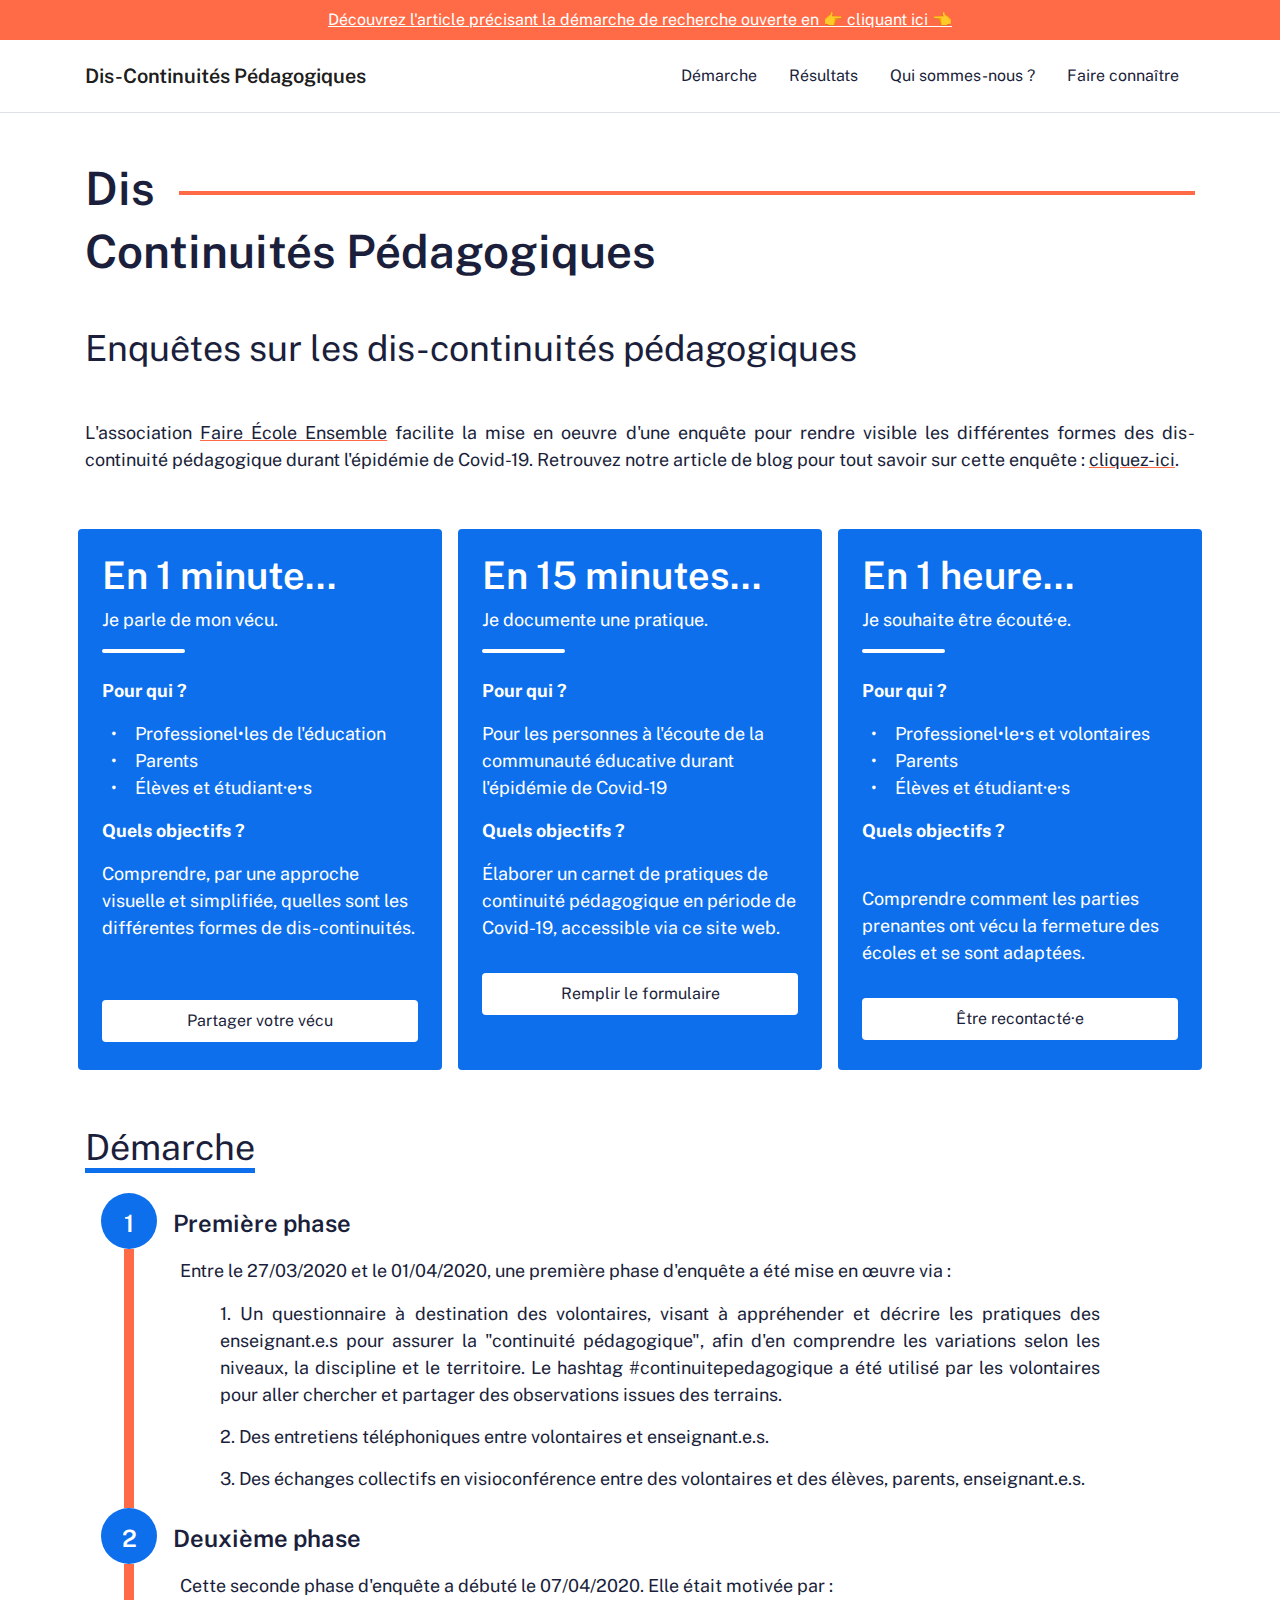
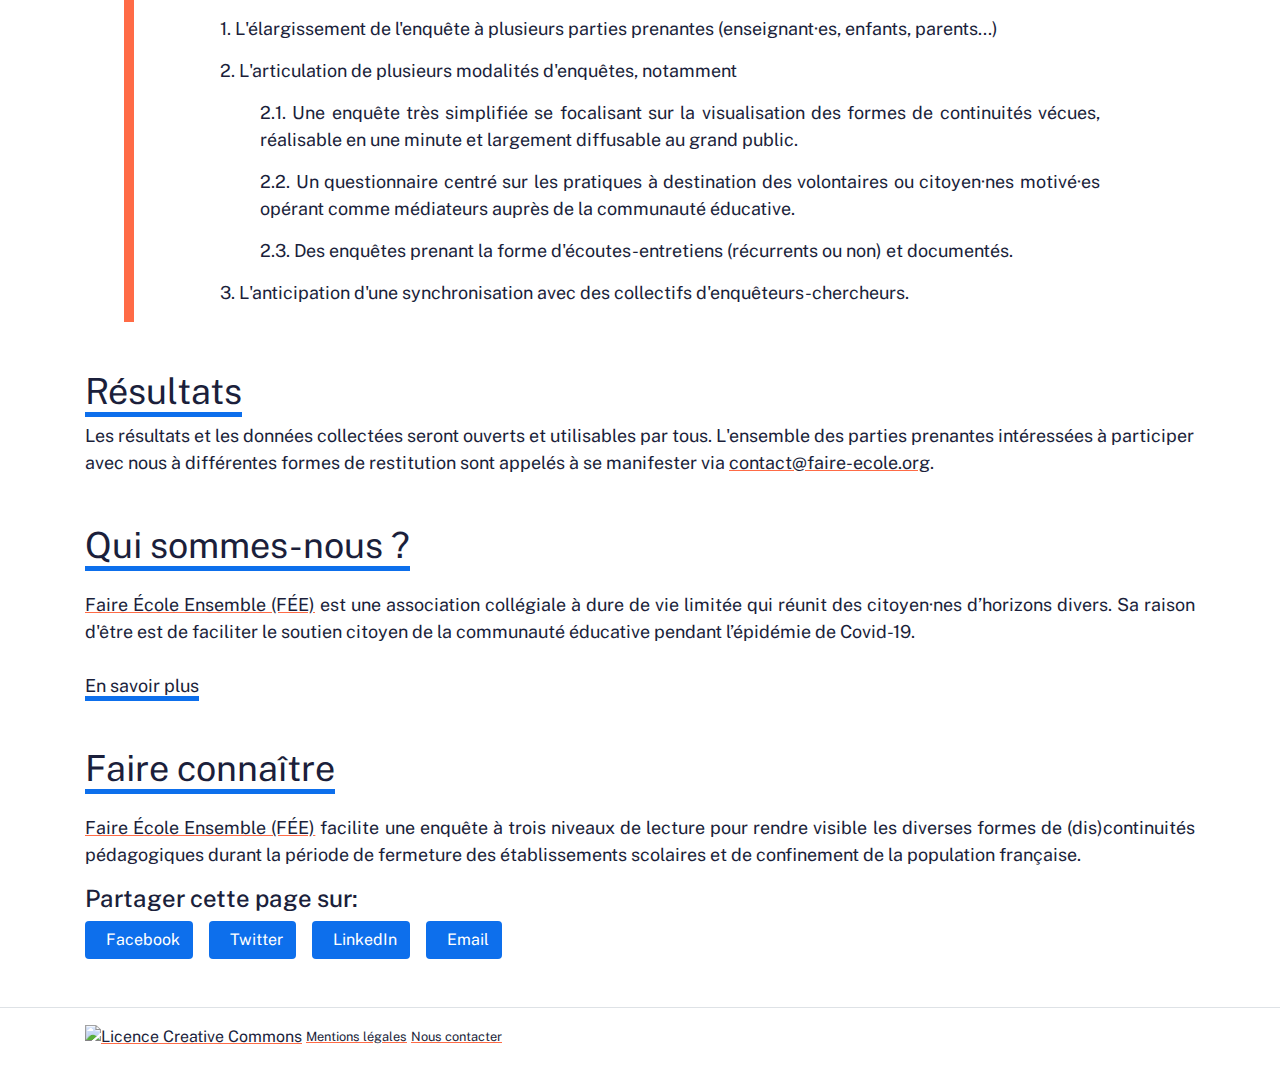
==== index.html @ 94aba9af "Update index.html" ====
<!doctype html>
<html lang="fr">
  <head>
    <meta charset="utf-8">
    <meta name="viewport" content="width=device-width, initial-scale=1, shrink-to-fit=no">
    <meta name="description" content="L'association Faire École Ensemble soutient des enquêtes pour comprendre et rendre visible les diverses formes de (dis)continuité pédagogique durant l'épidémie de Covid-19">
    <link rel="shortcut icon" type="image/png" href="assets/img/favicon.svg"/>
    <title>Dis-continuités Pédagogiques</title>

    <!-- OG META -->
    <meta property="og:type" content="website"/>
    <meta property="og:title" content="Discontinuité Pédagogique.org"/>
    <meta property="og:description" content="L'association Faire École Ensemble soutient des enquêtes pour comprendre et rendre visible les diverses formes de (dis)continuité pédagogique durant l'épidémie de Covid-19"/>
    <meta property="og:image" content="https://www.discontinuitepedagogique.org/assets/img/og-image.png"/>
    <meta property="og:image:width" content="1200"/>
    <meta property="og:image:height" content="630"/>
    <meta property="og:image:alt" content="Faire École Ensemble (FÉE) facilite le soutien citoyen de la communauté éducative pendant l’épidémie de COVID-19""/>
    <meta property="og:url" content="https://www.discontinuitepedagogique.org"/>
    <!-- Bootstrap core CSS -->
    <link rel="stylesheet" href="https://maxcdn.bootstrapcdn.com/bootstrap/4.0.0/css/bootstrap.min.css" integrity="sha384-Gn5384xqQ1aoWXA+058RXPxPg6fy4IWvTNh0E263XmFcJlSAwiGgFAW/dAiS6JXm" crossorigin="anonymous">
    <script src="https://kit.fontawesome.com/4accd42ac8.js" crossorigin="anonymous"></script>

    <!-- Custom CSS  -->
    <link rel="stylesheet" type="text/css" href="assets/fonts/font.css">
    <link rel="stylesheet" type="text/css" href="custom.css">

    <!-- SEO -->
    <meta name="description" content="Faire École Ensemble (FÉE) facilite le soutien citoyen de la communauté éducative pendant l’épidémie de COVID-19"">
    <meta name="viewport" content="width=device-width, initial-scale=1">
    <meta http-equiv="Content-Type" content="text/html" charset="utf-8">

    <!-- Fathom - simple website analytics - https://github.com/usefathom/fathom -->
    <script>
      (function(f, a, t, h, o, m){
	  a[h]=a[h]||function(){
	      (a[h].q=a[h].q||[]).push(arguments)
	  };
	  o=f.createElement('script'),
	  m=f.getElementsByTagName('script')[0];
	  o.async=1; o.src=t; o.id='fathom-script';
	  m.parentNode.insertBefore(o,m)
      })(document, window, '//stats.continuitepedagogique.org/tracker.js', 'fathom');
      fathom('set', 'siteId', 'XTHGB');
      fathom('trackPageview');
    </script>
    <!-- / Fathom -->

  </head>

  <!--Start of Tawk.to Script-->
  <script type="text/javascript">
    var Tawk_API=Tawk_API||{}, Tawk_LoadStart=new Date();
    (function(){
	var s1=document.createElement("script"),s0=document.getElementsByTagName("script")[0];
	s1.async=true;
	s1.src='https://embed.tawk.to/5e707c7a8d24fc226588033b/default';
	s1.charset='UTF-8';
	s1.setAttribute('crossorigin','*');
	s0.parentNode.insertBefore(s1,s0);
    })();
  </script>
  <!--End of Tawk.to Script-->
  
  <body class="h-100">
    <!-- alert -->
    <a href="https://medium.com/continuit%C3%A9-p%C3%A9dagogique/une-recherche-ouverte-et-citoyen-ne-pour-t%C3%A9moigner-des-r%C3%A9alit%C3%A9s-de-la-continuit%C3%A9-p%C3%A9dagogique-6f49997f232b" class="bg-orange px-3 py-2 text-center text-white d-block">Découvrez l'article précisant la démarche de recherche ouverte en 👉 cliquant ici 👈</a>
    <!-- Navbar -->
    <nav class="navbar navbar-light bg-white border-bottom justify-content-between">
      <div class="container py-2">
        <a class="navbar-brand" href="https://discontinuitepedagogique.org/">Dis-Continuités Pédagogiques</a>
        <ul class="nav nav-pills justify-content-end">
	  <li class="nav-item">
            <a class="nav-link" href="#demarche">Démarche</a>
          </li>
          <li class="nav-item">
            <a class="nav-link" href="#resultats">Résultats</a>
          </li>
	  <li class="nav-item">
            <a class="nav-link" href="#qui-sommes-nous">Qui sommes-nous ?</a>	
          </li>
	   <li class="nav-item">
            <a class="nav-link" href="#faire-connaitre">Faire connaître</a>
          </li>	
        </ul>
      </div>
    </nav>
	
    <main role="bg-white">
      <section>
        <div class="container mt-5">
          <div class="d-flex">
            <h1 class="home-message title flex-shrink">Dis</h1>
            <hr class="hr-title flex-grow-1 ml-4 align-self-center w-100 text-left">
          </div>
          <h1 class="home-message title">Continuités Pédagogiques</h1>
          <h2 class="title mt-5 font-weight-normal" style="font-size: 36px;">Enquêtes sur les dis-continuités pédagogiques</h2>
          <p class="mt-5 text-justify">
	   L'association <a href="http://wiki.faire-ecole.org/wiki/Association_Faire_…" target="_blank">Faire École Ensemble</a> facilite la mise en oeuvre d'une enquête pour rendre visible les différentes formes des dis-continuité pédagogique durant l'épidémie de Covid-19. Retrouvez notre article de blog pour tout savoir sur cette enquête : <a href="https://link.medium.com/mjTMPCcxJ5" target="_blank">cliquez-ici</a>.
          </p>
        </div>
      </section>
      <section id="forms" class="container mt-5">
        <div class="row text-white">
          <!-- col -->
          <div class="col-lg p-4 m-2 rounded bg-blue">
            <h2 class="title">En 1 minute...</h2>
            <p>Je parle de mon vécu.</p>
            <hr class="w-25 rounded" align="left" style="border:solid 2px white;">
            <p class="mt-4"><b>Pour qui ?</b></p>
            <ul>
              <li>Professionel•les de l'éducation</li>
              <li>Parents</li>
              <li>Élèves et étudiant·e•s</li>
            </ul>
            <p><b>Quels objectifs ?</b></p>
            <p style="margin-bottom: 35px;">Comprendre, par une approche visuelle et simplifiée, quelles sont les différentes formes de dis-continuités.</p>
            <a href="https://form-admin.typeform.com/to/Lo3y0X" target="_blank" class="btn bg-white p-2 shadow mt-4 align-self-end mb-1 w-100" >Partager votre vécu</a>
            
          </div><!-- end col -->
          <!-- col -->
          <div class="col-lg p-4 m-2 rounded bg-blue">
            <h2 class="title">En 15 minutes...</h2>
            <p>Je documente une pratique.</p>
            <hr class="w-25 rounded" align="left" style="border:solid 2px white;">
            <p class="mt-4"><b>Pour qui ?</b></p>
            <p class="font-weight-normal">Pour les personnes à l'écoute de la communauté éducative durant l'épidémie de Covid-19</p>
            <p><b>Quels objectifs ?</b></p>
            <p>Élaborer un carnet de pratiques de continuité pédagogique en période de Covid-19, accessible via ce site web.</p>
            <a href="https://framaforms.org/les-pratiques-de-la-dis-continuite-pedagogique-1586375048" target="_blank" class="btn bg-white p-2 shadow mt-3 mb-1 w-100 align-self-end">Remplir le formulaire</a>
          </div><!-- end col -->
          <!-- col -->
          <div class="col-lg p-4 m-2 rounded bg-blue">
            <h2 class="title">En 1 heure...</h2>
            <p>Je souhaite être écouté·e.</p>
            <hr class="w-25 rounded" align="left" style="border:solid 2px white;">
            <p class="mt-4"><b>Pour qui ?</b></p>
            <ul>
              <li>Professionel•le•s et volontaires</li>
              <li>Parents</li>
              <li>Élèves et étudiant·e·s</li>
            </ul>
            <p style="margin-bottom: 41px;"><b>Quels objectifs ?</b></p>
            <p>Comprendre comment les parties prenantes ont vécu la fermeture des écoles et se sont adaptées.</p>
            <a href="https://airtable.com/shrAU6o0o3KDZyaMl" target="_blank" class="btn bg-white p-2 shadow mt-3 mb-1 w-100 align-self-end">Être recontacté·e</a>
          </div><!-- end col -->
        </div>
      </section>
      <section class="container" id="demarche">
        <h2 class="title mt-5 font-weight-normal" style="font-size: 36px;"><span class="border-bottom-blue">Démarche</span></h2>
        <div class="d-flex flex-row ml-3 mt-4">
          <div class="bg-blue rounded-circle" style="width:3.5em;height:3.5em;">
          <h2 class="title text-center text-white pt-3">1</h2>
          </div>
          <h2 class="pt-3 ml-3">Première phase</h2>
        </div>
        
        <div class="row">
          <div class="col-1">
            <div class="hr-timeline float-right mr-3"></div>
          </div>
          <div class="col-10 mt-2 text-justify">
            <p>Entre le 27/03/2020 et le 01/04/2020, une première phase d'enquête a été mise en œuvre via :
              <ol class="base-font">
                <li>1. Un questionnaire à destination des volontaires, visant à appréhender et décrire les pratiques des enseignant.e.s pour assurer la "continuité pédagogique", afin d'en comprendre les variations selon les niveaux, la discipline et le territoire. Le hashtag #continuitepedagogique a été utilisé par les volontaires pour aller chercher et partager des observations issues des terrains.</li>
                <li>2. Des entretiens téléphoniques entre volontaires et enseignant.e.s.</li>
                <li>3. Des échanges collectifs en visioconférence entre des volontaires et des élèves, parents, enseignant.e.s.</li>
              </ol>
            </p>
          </div>
        </div>
        <div class="d-flex flex-row ml-3">
          <div class="bg-blue rounded-circle" style="width:3.5em;height:3.5em;">
          <h2 class="title text-center text-white pt-3">2</h2>
          </div>
          <h2 class="pt-3 ml-3">Deuxième phase</h2>
        </div>
        <div class="row">
          <div class="col-1">
            <div class="hr-timeline float-right mr-3"></div>
          </div>
          <div class="col-10 mt-2 text-justify">
            <p>Cette seconde phase d'enquête a débuté le 07/04/2020. Elle était motivée par :
              <ol class="base-font">
                <li>1. L'élargissement de l'enquête à plusieurs parties prenantes (enseignant·es, enfants, parents...)</li>
                <li>2. L'articulation de plusieurs modalités d'enquêtes, notamment</li> 
                  <ol>
                    <li>2.1. Une enquête très simplifiée se focalisant sur la visualisation des formes de continuités vécues, réalisable en une minute et largement diffusable au grand public.</li>
                    <li>2.2. Un questionnaire centré sur les pratiques à destination des volontaires ou citoyen·nes motivé·es opérant comme médiateurs auprès de la communauté éducative.</li>
                    <li>2.3. Des enquêtes prenant la forme d'écoutes-entretiens (récurrents ou non) et documentés.</li>
                  </ol>
                </li>
                <li>3. L'anticipation d'une synchronisation avec des collectifs d'enquêteurs-chercheurs.</li>
              </ol>
            </p>
          </div>
        </div>
      </section>

      <section class="container" id="resultats">
        <h2 class="title mt-5 font-weight-normal" style="font-size: 36px;"><span class="border-bottom-blue">Résultats</span></h2>
        <p>Les résultats et les données collectées seront ouverts et utilisables par tous. L'ensemble des parties prenantes intéressées à participer avec nous à différentes formes de restitution sont appelés à se manifester via <a href="mailto:contact@faire-ecole.org">contact@faire-ecole.org</a>.
        </p>
      </section>

      <section class="container" id="qui-sommes-nous">
        <h2 class="title mt-5 font-weight-normal" style="font-size: 36px;"><span class="border-bottom-blue">Qui sommes-nous ?</span></h2>
        <p class="mt-4 text-justify"><a href="https://wiki.faire-ecole.org/wiki/Association_Faire_Ecole_Ensemble" >Faire École Ensemble (FÉE)</a></b> est une association collégiale à dure de vie limitée qui réunit des citoyen·nes d’horizons divers. Sa raison d'être est de faciliter le soutien citoyen de la communauté éducative pendant l’épidémie de Covid-19.<br><br>
        <a href="https://wiki.faire-ecole.org/wiki/Association_Faire_Ecole_Ensemble" style="text-decoration: none;"><span class="border-bottom-blue">En savoir plus</span></a>
      </section>
      <section class="container" id="faire-connaitre">
        <h2 class="title mt-5 font-weight-normal" style="font-size: 36px;"><span class="border-bottom-blue">Faire connaître</span></h2>
        <p class="text-justify mt-4"><a href="https://wiki.faire-ecole.org/wiki/Association_Faire_Ecole_Ensemble">Faire École Ensemble (FÉE)</a> facilite une enquête à trois niveaux de lecture pour rendre visible les diverses formes de (dis)continuités pédagogiques durant la période de fermeture des établissements scolaires et de confinement de la population française.</p>
        <h4>Partager cette page sur:</h4>
        <div class="d-flex flex-row">
          <a href="https://www.facebook.com/sharer/sharer.php?u=https%3A//www.discontinuitepedagogique.org/" class="btn bg-blue text-white mr-2"><i class="fab fa-facebook mr-2"></i>Facebook</a>
          <a href="https://twitter.com/intent/tweet?text=%23DiscontinuitePedagogique%20%3A%20lancement%20d'une%20recherche%20citoyenne%20pour%20t%C3%A9moigner%20des%20r%C3%A9alit%C3%A9s%20de%20la%20continuit%C3%A9%20p%C3%A9dagogique%20de%20la%20maternelle%20au%20sup%C3%A9rieur%20%0Ahttps%3A//www.discontinuitepedagogique.org/" class="btn bg-blue text-white mx-2"><i class="fab fa-twitter mr-2"></i>Twitter</a>
          <a href="https://www.linkedin.com/shareArticle?mini=true&url=https%3A//www.discontinuitepedagogique.org/&title=&summary=%23DiscontinuitePedagogique%20%3A%20lancement%20d'une%20recherche%20citoyenne%20pour%20t%C3%A9moigner%20des%20r%C3%A9alit%C3%A9s%20de%20la%20continuit%C3%A9%20p%C3%A9dagogique%20de%20la%20maternelle%20au%20sup%C3%A9rieur&source=https%3A//www.discontinuitepedagogique.org/" class="btn bg-blue text-white mx-2"><i class="fab fa-linkedin mr-2"></i>LinkedIn</a>
          <a href="mailto:?subject=Une%20superbe%20initiative&body=Le%20collectif%20citoyen%20Continuit%C3%A9%20P%C3%A9dagogique%20lance%20avec%20ses%20700%2B%20volontaires%20une%20enqu%C3%AAte%20%C3%A0%20trois%20niveaux%20de%20lecture%20pour%20comprendre%20et%20rendre%20visible%20les%20diverses%20formes%20des%20continuit%C3%A9%20p%C3%A9dagogique%20durant%20la%20p%C3%A9riode%20de%20fermeture%20des%20%C3%A9tablissements%20scolaires%20et%20de%20confinement%20de%20la%20population%20fran%C3%A7aise%20sur%20https%3A//www.discontinuitepedagogique.org/%20" class="btn bg-blue text-white mx-2"><i class="fas fa-envelope-open-text mr-2"></i>Email</a>
        </div>
      </section>
      
    </main>

    <!-- footer -->
    <div class="footer mt-5 py-3 border-top">
      <div class="container clearfix">
      <a rel="license" href="http://creativecommons.org/licenses/by-sa/3.0/fr/"><img alt="Licence Creative Commons" style="border-width:0" src="https://i.creativecommons.org/l/by-sa/3.0/fr/80x15.png" /></a>
      <a class="small" href="https://discontinuitepedagogique.org/mentions-legales.html">Mentions légales</a>
      <a class="small" href="mailto:contact@faire-ecole.org class="small">Nous contacter</a>
      </div>
    </div>							 

    <!-- JS & Scripts -->
    <script src="https://code.jquery.com/jquery-3.2.1.slim.min.js" integrity="sha384-KJ3o2DKtIkvYIK3UENzmM7KCkRr/rE9/Qpg6aAZGJwFDMVNA/GpGFF93hXpG5KkN" crossorigin="anonymous"></script>
    <script src="https://cdnjs.cloudflare.com/ajax/libs/popper.js/1.12.9/umd/popper.min.js" integrity="sha384-ApNbgh9B+Y1QKtv3Rn7W3mgPxhU9K/ScQsAP7hUibX39j7fakFPskvXusvfa0b4Q" crossorigin="anonymous"></script>
    <script src="https://maxcdn.bootstrapcdn.com/bootstrap/4.0.0/js/bootstrap.min.js" integrity="sha384-JZR6Spejh4U02d8jOt6vLEHfe/JQGiRRSQQxSfFWpi1MquVdAyjUar5+76PVCmYl" crossorigin="anonymous"></script>
  </body>
</html>
---- assets/fonts/font.css ----
/* public-sans-regular - latin */
@font-face {
  font-family: 'Public Sans';
  font-style: normal;
  font-weight: 400;
  src: url('./public-sans-v3-latin/public-sans-v3-latin-regular.eot'); /* IE9 Compat Modes */
  src: local(''),
       url('./public-sans-v3-latin/public-sans-v3-latin-regular.eot?#iefix') format('embedded-opentype'), /* IE6-IE8 */
       url('./public-sans-v3-latin/public-sans-v3-latin-regular.woff2') format('woff2'), /* Super Modern Browsers */
       url('./public-sans-v3-latin/public-sans-v3-latin-regular.woff') format('woff'), /* Modern Browsers */
       url('./public-sans-v3-latin/public-sans-v3-latin-regular.ttf') format('truetype'), /* Safari, Android, iOS */
       url('./public-sans-v3-latin/public-sans-v3-latin-regular.svg#PublicSans') format('svg'); /* Legacy iOS */
}

/* public-sans-500 - latin */
@font-face {
  font-family: 'Public Sans';
  font-style: normal;
  font-weight: 500;
  src: url('./public-sans-v3-latin/public-sans-v3-latin-500.eot'); /* IE9 Compat Modes */
  src: local(''),
       url('./public-sans-v3-latin/public-sans-v3-latin-500.eot?#iefix') format('embedded-opentype'), /* IE6-IE8 */
       url('./public-sans-v3-latin/public-sans-v3-latin-500.woff2') format('woff2'), /* Super Modern Browsers */
       url('./public-sans-v3-latin/public-sans-v3-latin-500.woff') format('woff'), /* Modern Browsers */
       url('./public-sans-v3-latin/public-sans-v3-latin-500.ttf') format('truetype'), /* Safari, Android, iOS */
       url('./public-sans-v3-latin/public-sans-v3-latin-500.svg#PublicSans') format('svg'); /* Legacy iOS */
}

/* public-sans-600 - latin */
@font-face {
  font-family: 'Public Sans';
  font-style: normal;
  font-weight: 600;
  src: url('./public-sans-v3-latin/public-sans-v3-latin-600.eot'); /* IE9 Compat Modes */
  src: local(''),
       url('./public-sans-v3-latin/public-sans-v3-latin-600.eot?#iefix') format('embedded-opentype'), /* IE6-IE8 */
       url('./public-sans-v3-latin/public-sans-v3-latin-600.woff2') format('woff2'), /* Super Modern Browsers */
       url('./public-sans-v3-latin/public-sans-v3-latin-600.woff') format('woff'), /* Modern Browsers */
       url('./public-sans-v3-latin/public-sans-v3-latin-600.ttf') format('truetype'), /* Safari, Android, iOS */
       url('./public-sans-v3-latin/public-sans-v3-latin-600.svg#PublicSans') format('svg'); /* Legacy iOS */
}

/* public-sans-700 - latin */
@font-face {
  font-family: 'Public Sans';
  font-style: normal;
  font-weight: 700;
  src: url('./public-sans-v3-latin/public-sans-v3-latin-700.eot'); /* IE9 Compat Modes */
  src: local(''),
       url('./public-sans-v3-latin/public-sans-v3-latin-700.eot?#iefix') format('embedded-opentype'), /* IE6-IE8 */
       url('./public-sans-v3-latin/public-sans-v3-latin-700.woff2') format('woff2'), /* Super Modern Browsers */
       url('./public-sans-v3-latin/public-sans-v3-latin-700.woff') format('woff'), /* Modern Browsers */
       url('./public-sans-v3-latin/public-sans-v3-latin-700.ttf') format('truetype'), /* Safari, Android, iOS */
       url('./public-sans-v3-latin/public-sans-v3-latin-700.svg#PublicSans') format('svg'); /* Legacy iOS */
}

/* public-sans-italic - latin */
@font-face {
  font-family: 'Public Sans';
  font-style: italic;
  font-weight: 400;
  src: url('./public-sans-v3-latin/public-sans-v3-latin-italic.eot'); /* IE9 Compat Modes */
  src: local(''),
       url('./public-sans-v3-latin/public-sans-v3-latin-italic.eot?#iefix') format('embedded-opentype'), /* IE6-IE8 */
       url('./public-sans-v3-latin/public-sans-v3-latin-italic.woff2') format('woff2'), /* Super Modern Browsers */
       url('./public-sans-v3-latin/public-sans-v3-latin-italic.woff') format('woff'), /* Modern Browsers */
       url('./public-sans-v3-latin/public-sans-v3-latin-italic.ttf') format('truetype'), /* Safari, Android, iOS */
       url('./public-sans-v3-latin/public-sans-v3-latin-italic.svg#PublicSans') format('svg'); /* Legacy iOS */
}

/* public-sans-500italic - latin */
@font-face {
  font-family: 'Public Sans';
  font-style: italic;
  font-weight: 500;
  src: url('./public-sans-v3-latin/public-sans-v3-latin-500italic.eot'); /* IE9 Compat Modes */
  src: local(''),
       url('./public-sans-v3-latin/public-sans-v3-latin-500italic.eot?#iefix') format('embedded-opentype'), /* IE6-IE8 */
       url('./public-sans-v3-latin/public-sans-v3-latin-500italic.woff2') format('woff2'), /* Super Modern Browsers */
       url('./public-sans-v3-latin/public-sans-v3-latin-500italic.woff') format('woff'), /* Modern Browsers */
       url('./public-sans-v3-latin/public-sans-v3-latin-500italic.ttf') format('truetype'), /* Safari, Android, iOS */
       url('./public-sans-v3-latin/public-sans-v3-latin-500italic.svg#PublicSans') format('svg'); /* Legacy iOS */
}

/* public-sans-600italic - latin */
@font-face {
  font-family: 'Public Sans';
  font-style: italic;
  font-weight: 600;
  src: url('./public-sans-v3-latin/public-sans-v3-latin-600italic.eot'); /* IE9 Compat Modes */
  src: local(''),
       url('./public-sans-v3-latin/public-sans-v3-latin-600italic.eot?#iefix') format('embedded-opentype'), /* IE6-IE8 */
       url('./public-sans-v3-latin/public-sans-v3-latin-600italic.woff2') format('woff2'), /* Super Modern Browsers */
       url('./public-sans-v3-latin/public-sans-v3-latin-600italic.woff') format('woff'), /* Modern Browsers */
       url('./public-sans-v3-latin/public-sans-v3-latin-600italic.ttf') format('truetype'), /* Safari, Android, iOS */
       url('./public-sans-v3-latin/public-sans-v3-latin-600italic.svg#PublicSans') format('svg'); /* Legacy iOS */
}

/* public-sans-700italic - latin */
@font-face {
  font-family: 'Public Sans';
  font-style: italic;
  font-weight: 700;
  src: url('./public-sans-v3-latin/public-sans-v3-latin-700italic.eot'); /* IE9 Compat Modes */
  src: local(''),
       url('./public-sans-v3-latin/public-sans-v3-latin-700italic.eot?#iefix') format('embedded-opentype'), /* IE6-IE8 */
       url('./public-sans-v3-latin/public-sans-v3-latin-700italic.woff2') format('woff2'), /* Super Modern Browsers */
       url('./public-sans-v3-latin/public-sans-v3-latin-700italic.woff') format('woff'), /* Modern Browsers */
       url('./public-sans-v3-latin/public-sans-v3-latin-700italic.ttf') format('truetype'), /* Safari, Android, iOS */
       url('./public-sans-v3-latin/public-sans-v3-latin-700italic.svg#PublicSans') format('svg'); /* Legacy iOS */
}
---- custom.css ----
body {
  font-family: "Public Sans", "Work Sans", sans-serif;
  background-color: white;
  color: #1b1f3b;
}

.bg-orange {
  background-color: #ff6b46;
}

.bg-blue {
  background-color: #0d6fec;
}
.txt-blue {
  color: #375abb;
}
.txt-white {
  color: white;
}
.font-bold {
  font-weight: 800;
}
.font-semi-bold {
  font-weight: 700;
}
.font-light {
  font-weight: 200;
}
.box-title {
  font-size: 24px;
}
.box-title-side {
  font-size: 20px;
}
.highlight {
  background-color: #ff6b46;
  color: white;
  padding: 5px;
}
.footer {
  left: 0;
  width: 100%;
  background-color: white;
  color: white;
}
.nav-pills .nav-link.active {
  border-bottom: solid 2px #ff6b46;
  background-color: transparent;
  color: #1b1f3b;
  border-radius: 0;
}
.step-case {
  width: 70%;
}

.home-message .title {
  font-size: 48px;
}
.home-message p {
  font-size: 24px;
  line-height: 50px;
}
.manifeste p {
  font-size: 18px;
  line-height: 35px;
  text-align: justify;
}
.opacity-40 {
  opacity: 0.4;
}
.que-faire h3 {
  font-weight: 600;
}
.rounded-50 {
  border-radius: 50px;
}
.border-top-large {
  border-top: solid 10px #ff6b46;
}

.navbar-brand {
  font-size: 20px;
  text-decoration: none;
  font-weight: 600;
}
.navbar-brand:hover {
  text-decoration: none;
  font-size: 20px;
}

h1 {
  font-size: 46px;
  font-weight: 600; /* semibold */
}

h2 {
  font-size: 24px;
  font-weight: 600; /* semibold */
}

p {
  font-size: 18px;
  
}
#appel-mobilisation-section p {
  text-align: justify;
}
.appel-title {
  display: inline-block;
  font-size: 22px;
  font-weight: normal;
  color: white;
  background-color: #ff6b46;

  padding: 6px 10px;
  margin-left: -10px;

  /* min-width: 240px; */
}

.highlight-blue {
  color: #0d6fec;
}

.highlight-orange {
  color: #ff6b46;
}

.lead {
  font-size: 24px;
  font-weight: 400; /* medium */
}

a {
  color: rgb(27, 31, 59);
  text-decoration: underline;
  text-decoration-color: #ff6b46;
}

a.nav-link {
  text-decoration: none;
}

a.btn {
  text-decoration: none;
}

.border-bottom-blue {
  border-bottom: solid 5px #0d6fec;
}

.border-top-blue {
  border-top: solid 5px #0d6fec;
}
.border-cp {
  border: solid 3px #0d6fec;
}

.card-buttonbar {
  text-align: center;
}

.btn-card {
  border-radius: 18px;
  border-color: #0d6fec;
  border-width: 2px;
  background-color: white;
  color: #0d6fec;
  padding: 2px 10px;

  margin: 0 auto;
  text-align: center;
}

.card_container {
  display: flex;
  align-items: center;
}

.illu_bg-rect {
  background-color: #0d6fec;
  border-color: #0d6fec;

  background-color: #0d6fec;
  border-color: #0d6fec;
  height: 18rem;
  position: absolute;
  left: 0;
  right: 0;
  border-radius: 10px;
}

.card {
  background-color: #0d6fec;
  border-color: #0d6fec;
  border-radius: 10px;
  border-width: 10px;
}
.card-body {
  background-color: white;
  border-color: white;
  border-radius: 5px;
  border-width: 3px;
  color: #0d6fec;
  padding-top: 0.75rem;
  padding-bottom: 0.75rem;
}

.card-title {
  font-weight: 700; /* semibold */
  text-align: center !important;
  font-size: 16px;
}
dl {
  font-size: 12px;
}

dt {
  font-variant-caps: small-caps;
  font-weight: 500; /* medium */
  text-transform: lowercase;
}
dd {
  font-size: 120%;
}

.illu_card {
  width: 100%;
  height: auto;
  margin-bottom: -10px;
}

.appel-mobilisation-section--content {
  position: relative;
}

.appel-mobilisation-section--content.is--closed {
  max-height: 10em;
  overflow: hidden;
}

.appel-mobilisation-section--toggleButton {
  position: absolute;
  width: 100%;
  top: 0;
  bottom: 0;
  background: linear-gradient(
    rgba(255, 255, 255, 0) 0%,
    rgba(255, 255, 255, 1) 70%
  );

  display: flex;
  justify-content: center;
  align-items: flex-end;
}

.appel-mobilisation-section--toggleButton button {
  border-radius: 18px;
  border: 2px solid currentColor;
  background-color: white;
  color: #ff6b46;
  padding: 2px 8px;
  font-size: inherit;

  margin: 0 auto;
  text-align: center;

  cursor: pointer;
}

.appel-mobilisation-section--toggleButton button:hover,
.appel-mobilisation-section--toggleButton button:focus {
  background-color: #ff6b46;
  color: white;
}

.legal p {
  font-size: 20px;
  line-height: 40px;
  text-align: justify
}
.legal h4 {
  margin-top: 40px;
  margin-bottom: 25px;
  font-weight: 800;
}

.soutiens {
  border: solid 4px #0d6fec;
  min-height: 200px;
}

li {
  list-style-type: none;
}
.nav-calendar{
  border-bottom: none;
}
#calendar .nav-link.active {
  border: none;
}
#calendar .nav-link:hover {
  border: none;
  
}
#calendar .nav-item {
  font-size: 25px;
}
#contributeurs p {
  font-size:18px;
  text-align: justify;
}
.number {
  background-color: #0d6fec;
  border-radius:50%;
  width:70px;
  height:70px;
}
#contributeurs .number-p {
  font-size:45px;
  
  font-weight: 600;
}
#engagements ul {
  padding:25px;
}
#engagements li {
  margin-bottom:20px;
}
#engagements li:before {
  content: "\f00c"; /* FontAwesome Unicode */
  font-family: FontAwesome;
  display: inline-block;
  margin-left: -1.3em;
  width: 1.3em; /* same as padding-left set on li */
}
.hr-title {
  border:solid 2px #ff6b46; 
}
#forms ul {
  font-size: 18px;
}
#forms ul li:before {
  content: "\2022";
  width: 4em;
  margin-left: -1.7em;
  margin-right: 1em;
}
#forms h2 {
  font-size: 38px;
}
#forms a:hover {
  opacity: 0.95;
}
.hr-timeline {
  border-left: solid 10px #ff6b46;
  height:100%;
}
.base-font {
  font-size: 18px;
}
.base-font li {
  margin-bottom:15px;
}
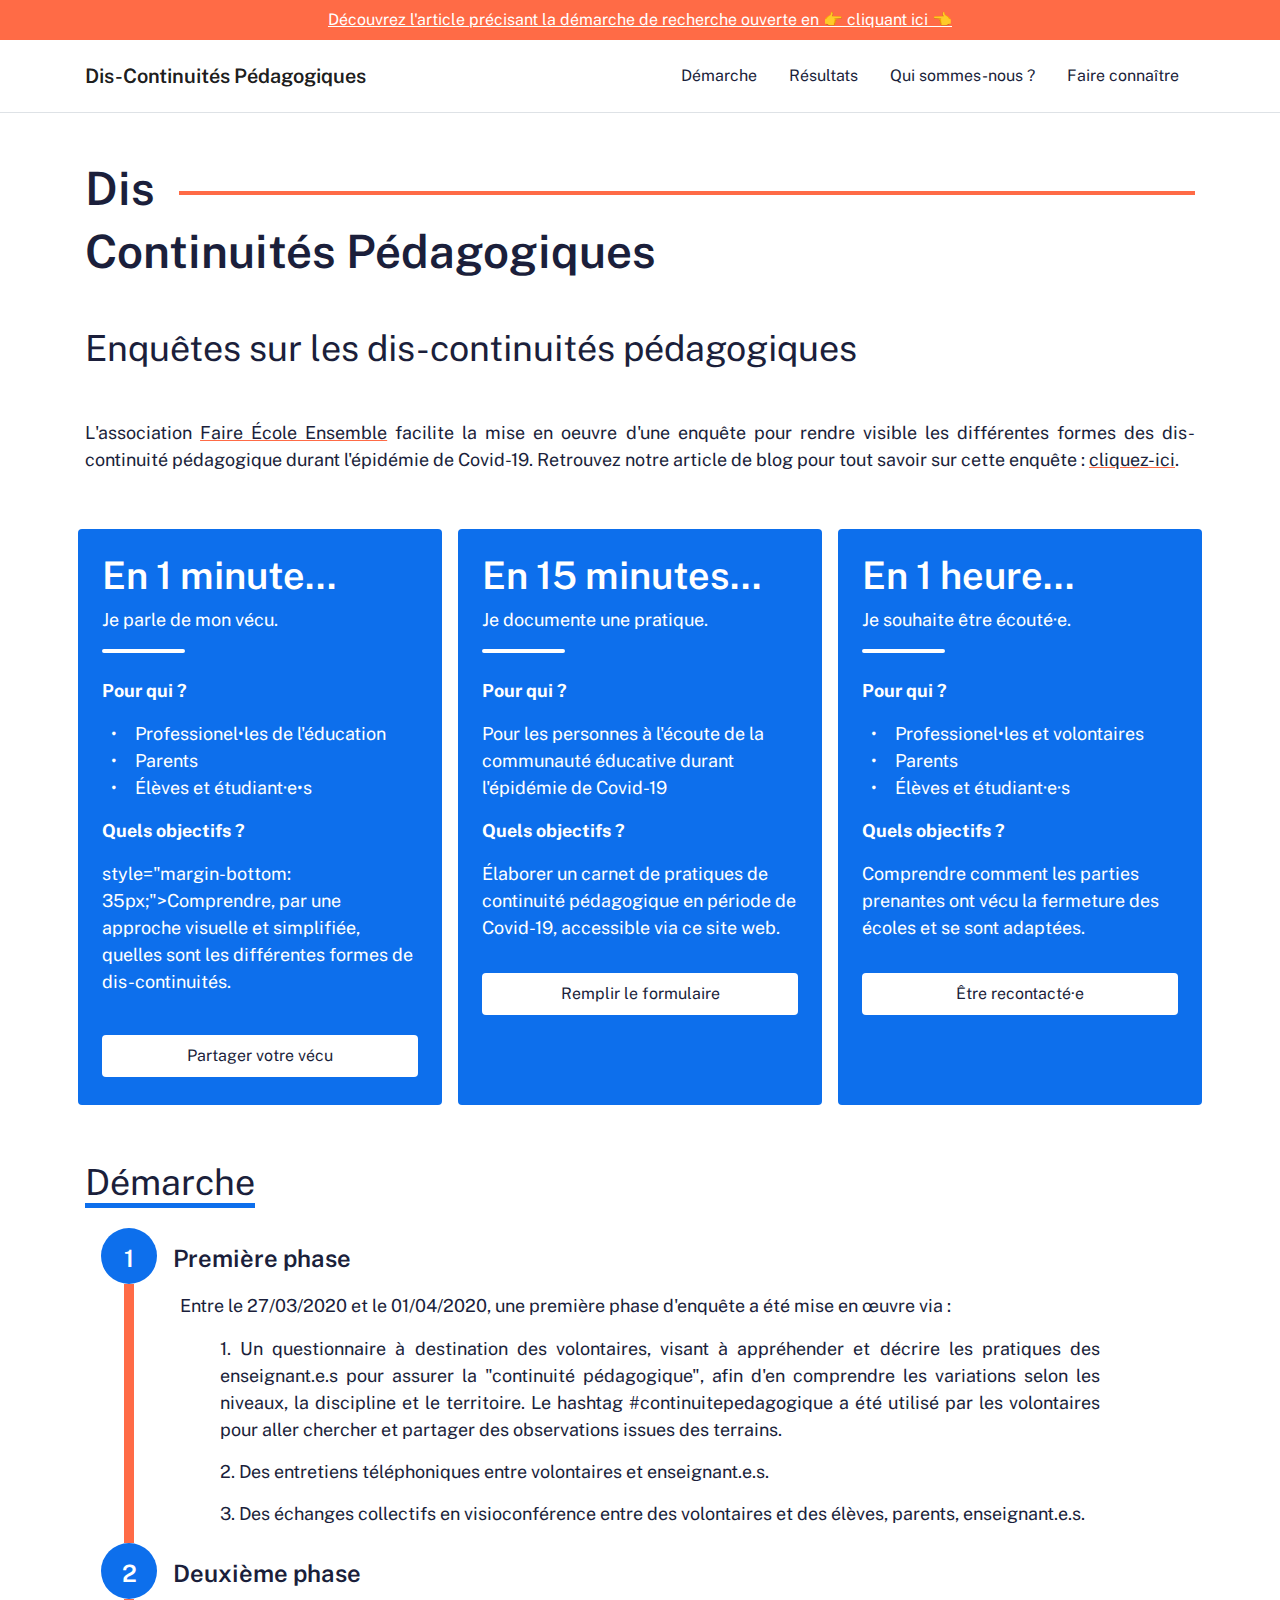
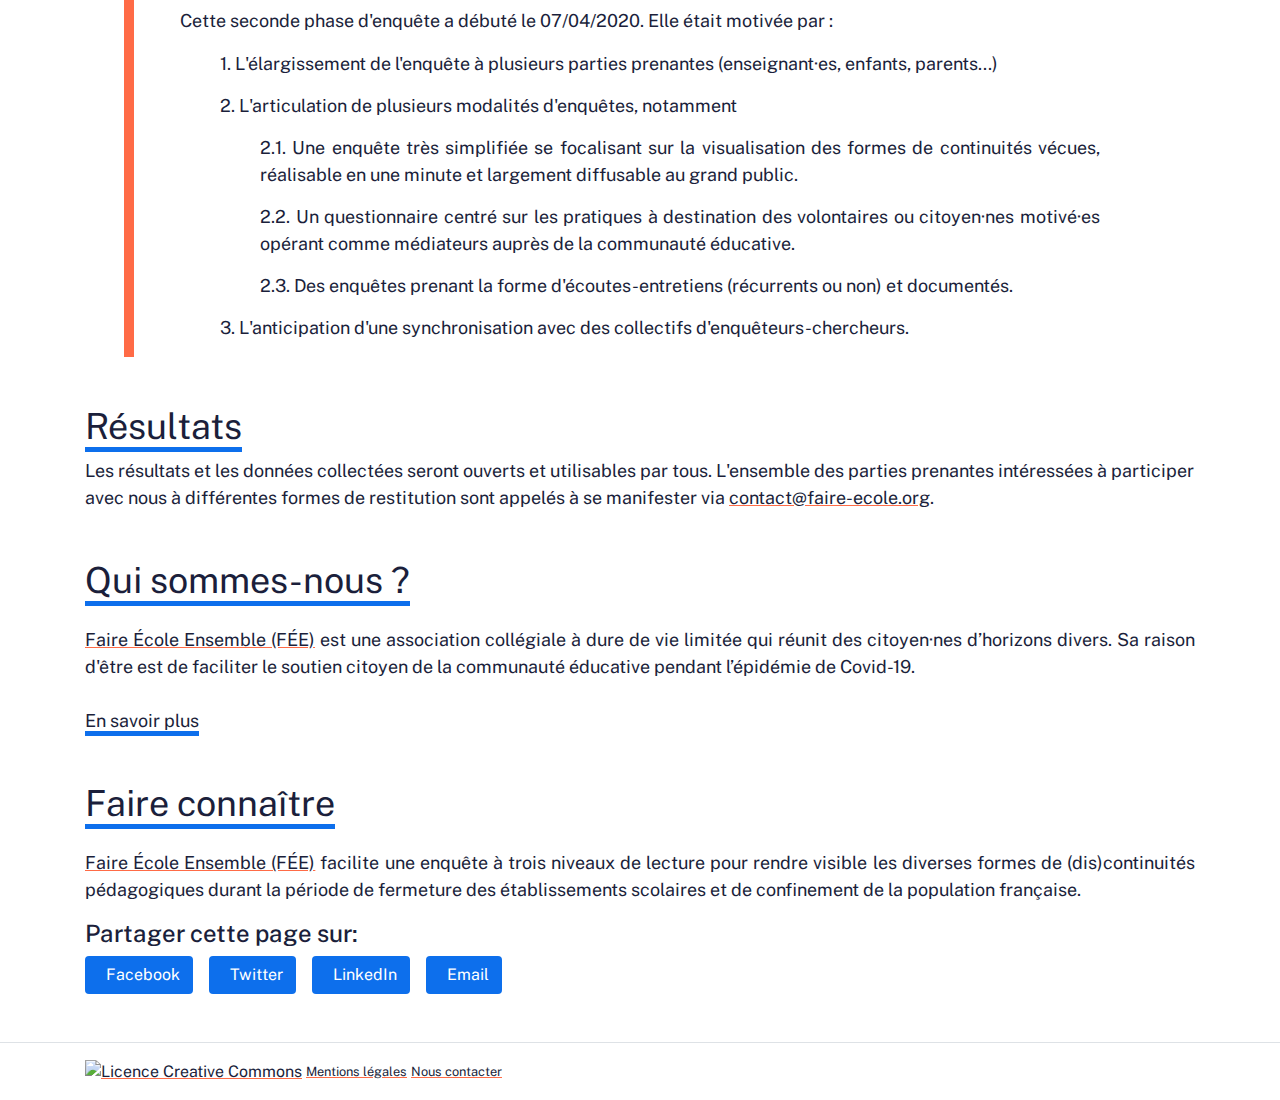
==== commit 63348321: "Update index.html" ====
--- a/index.html
+++ b/index.html
@@ -112,8 +112,8 @@
               <li>Parents</li>
               <li>Élèves et étudiant·e•s</li>
             </ul>
-            <p><b>Quels objectifs ?</b></p>
-            <p style="margin-bottom: 35px;">Comprendre, par une approche visuelle et simplifiée, quelles sont les différentes formes de dis-continuités.</p>
+            <p> <b>Quels objectifs ?</b></p>
+            <p> style="margin-bottom: 35px;">Comprendre, par une approche visuelle et simplifiée, quelles sont les différentes formes de dis-continuités.</p>
             <a href="https://form-admin.typeform.com/to/Lo3y0X" target="_blank" class="btn bg-white p-2 shadow mt-4 align-self-end mb-1 w-100" >Partager votre vécu</a>
             
           </div><!-- end col -->
@@ -124,8 +124,8 @@
             <hr class="w-25 rounded" align="left" style="border:solid 2px white;">
             <p class="mt-4"><b>Pour qui ?</b></p>
             <p class="font-weight-normal">Pour les personnes à l'écoute de la communauté éducative durant l'épidémie de Covid-19</p>
-            <p><b>Quels objectifs ?</b></p>
-            <p>Élaborer un carnet de pratiques de continuité pédagogique en période de Covid-19, accessible via ce site web.</p>
+            <p> <b>Quels objectifs ?</b></p>
+            <p> Élaborer un carnet de pratiques de continuité pédagogique en période de Covid-19, accessible via ce site web.</p>
             <a href="https://framaforms.org/les-pratiques-de-la-dis-continuite-pedagogique-1586375048" target="_blank" class="btn bg-white p-2 shadow mt-3 mb-1 w-100 align-self-end">Remplir le formulaire</a>
           </div><!-- end col -->
           <!-- col -->
@@ -135,11 +135,11 @@
             <hr class="w-25 rounded" align="left" style="border:solid 2px white;">
             <p class="mt-4"><b>Pour qui ?</b></p>
             <ul>
-              <li>Professionel•le•s et volontaires</li>
+              <li>Professionel•les et volontaires</li>
               <li>Parents</li>
               <li>Élèves et étudiant·e·s</li>
             </ul>
-            <p style="margin-bottom: 41px;"><b>Quels objectifs ?</b></p>
+            <p><b>Quels objectifs ?</b></p>
             <p>Comprendre comment les parties prenantes ont vécu la fermeture des écoles et se sont adaptées.</p>
             <a href="https://airtable.com/shrAU6o0o3KDZyaMl" target="_blank" class="btn bg-white p-2 shadow mt-3 mb-1 w-100 align-self-end">Être recontacté·e</a>
           </div><!-- end col -->
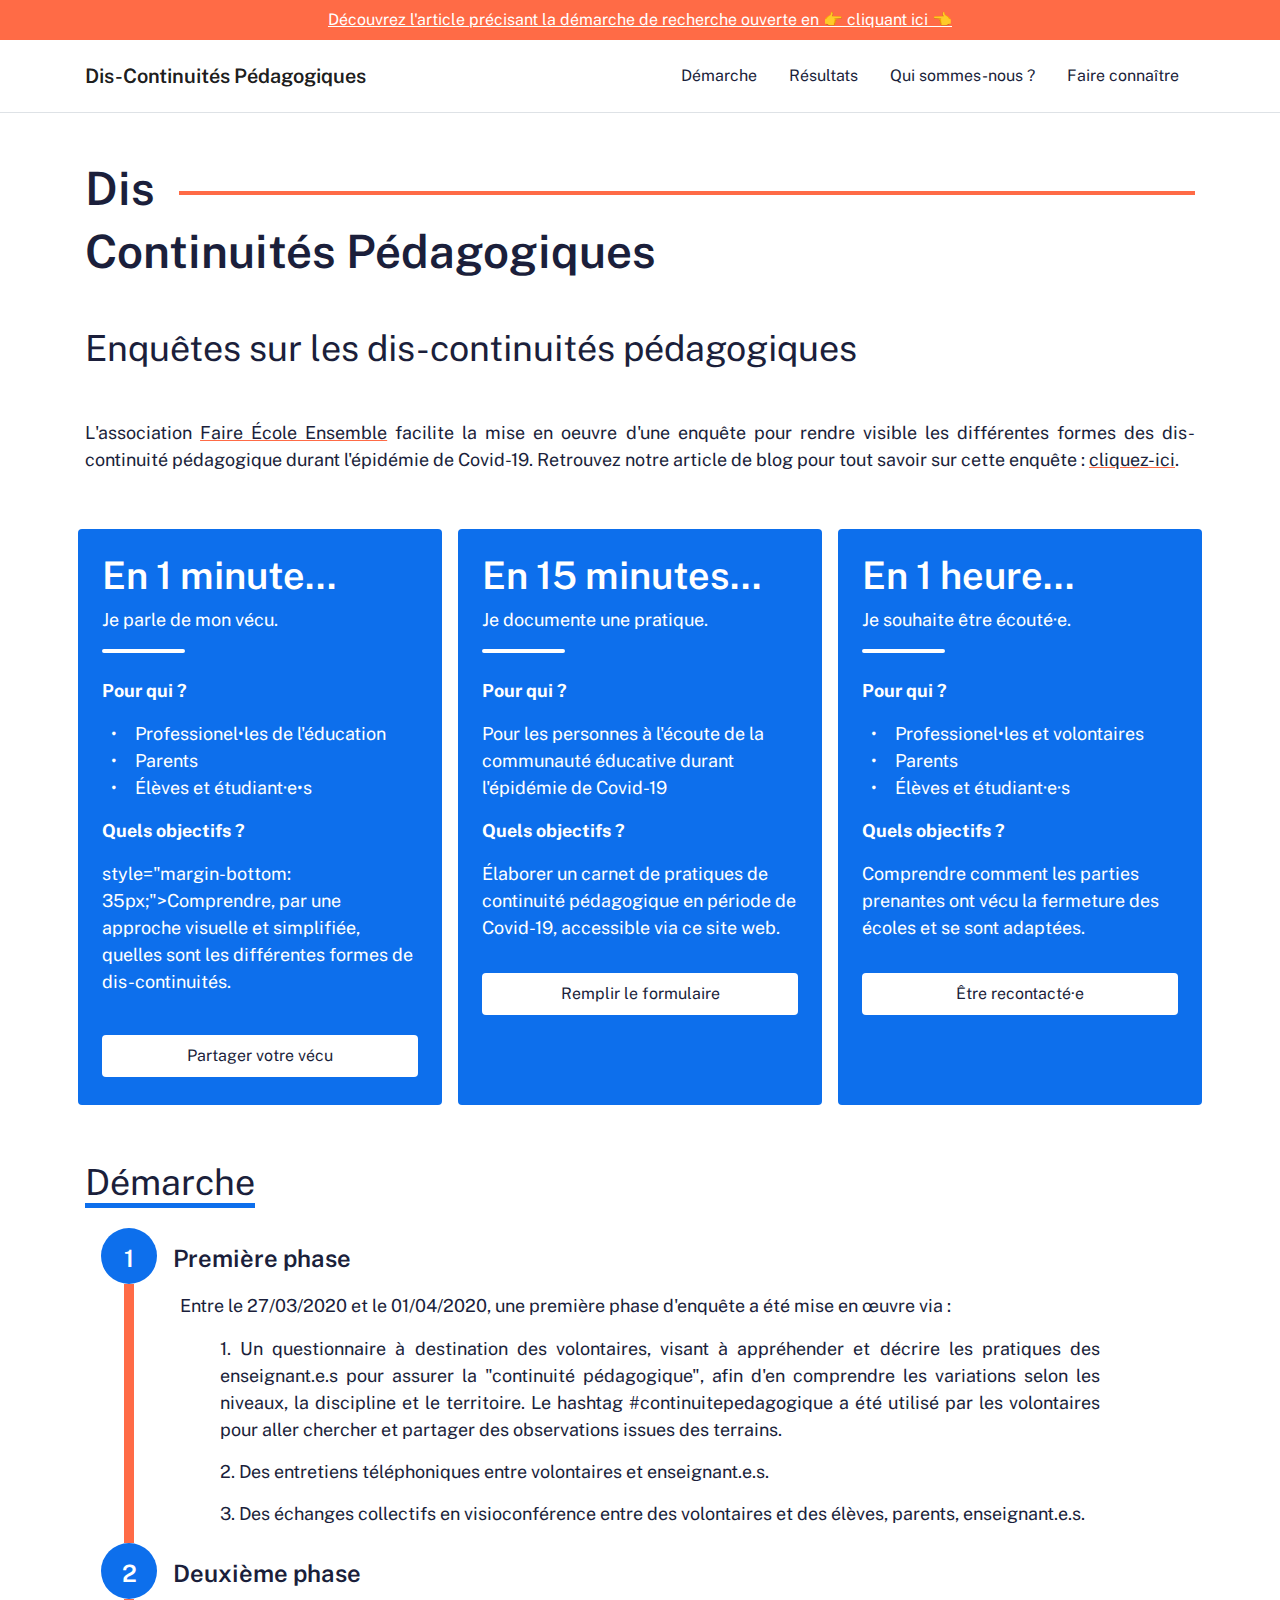
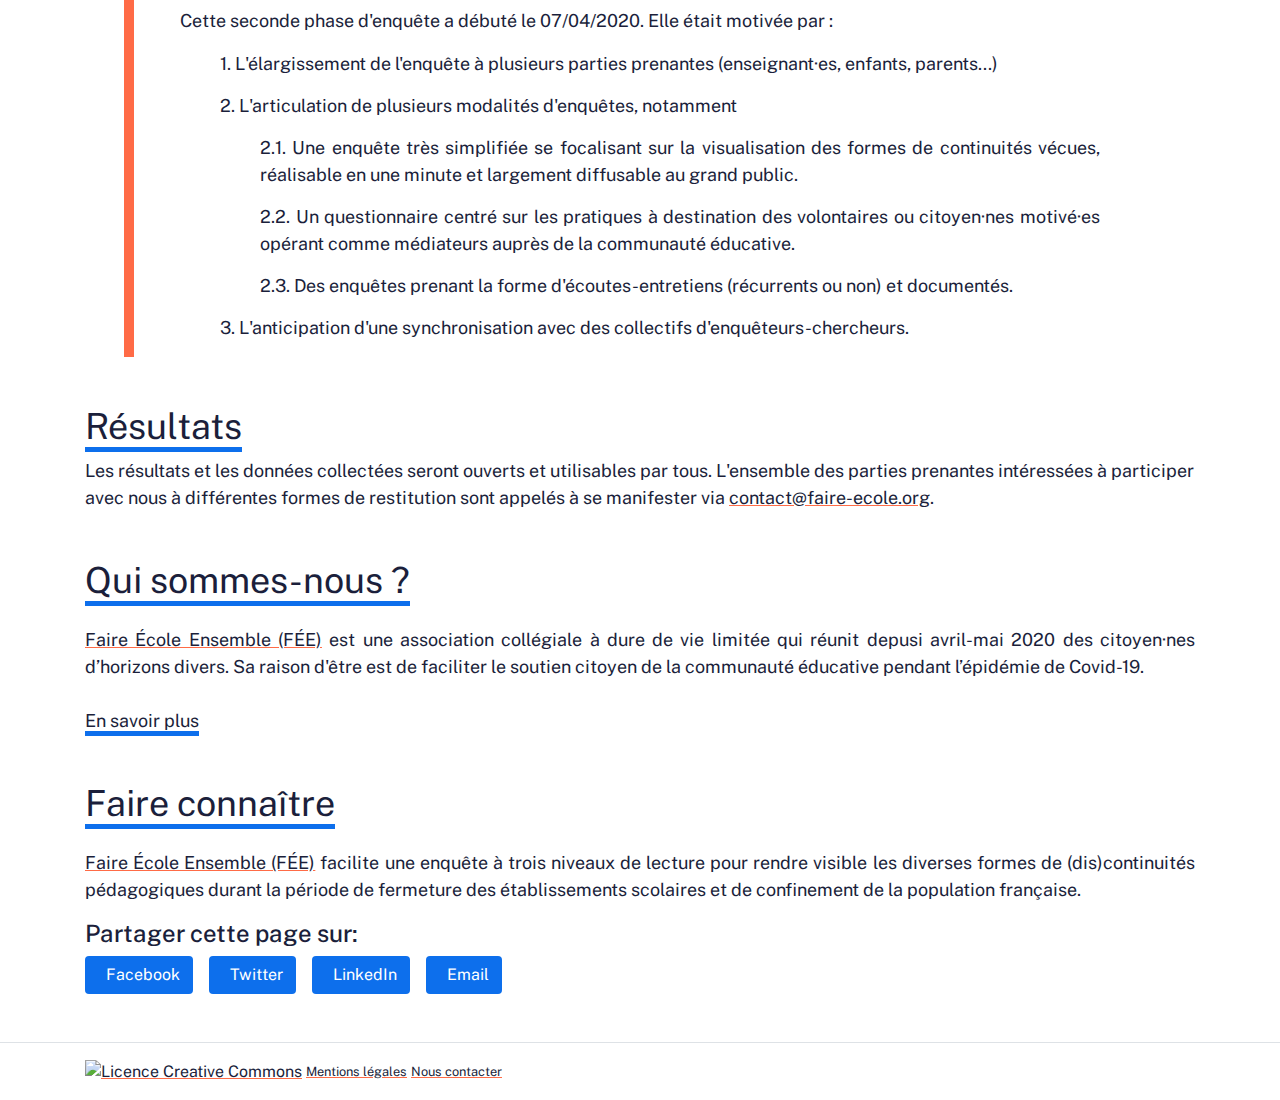
==== commit 45528885: "Update index.html" ====
--- a/index.html
+++ b/index.html
@@ -204,7 +204,7 @@
 
       <section class="container" id="qui-sommes-nous">
         <h2 class="title mt-5 font-weight-normal" style="font-size: 36px;"><span class="border-bottom-blue">Qui sommes-nous ?</span></h2>
-        <p class="mt-4 text-justify"><a href="https://wiki.faire-ecole.org/wiki/Association_Faire_Ecole_Ensemble" >Faire École Ensemble (FÉE)</a></b> est une association collégiale à dure de vie limitée qui réunit des citoyen·nes d’horizons divers. Sa raison d'être est de faciliter le soutien citoyen de la communauté éducative pendant l’épidémie de Covid-19.<br><br>
+        <p class="mt-4 text-justify"><a href="https://wiki.faire-ecole.org/wiki/Association_Faire_Ecole_Ensemble" >Faire École Ensemble (FÉE)</a></b> est une association collégiale à dure de vie limitée qui réunit depusi avril-mai 2020 des citoyen·nes d’horizons divers. Sa raison d'être est de faciliter le soutien citoyen de la communauté éducative pendant l’épidémie de Covid-19.<br><br>
         <a href="https://wiki.faire-ecole.org/wiki/Association_Faire_Ecole_Ensemble" style="text-decoration: none;"><span class="border-bottom-blue">En savoir plus</span></a>
       </section>
       <section class="container" id="faire-connaitre">
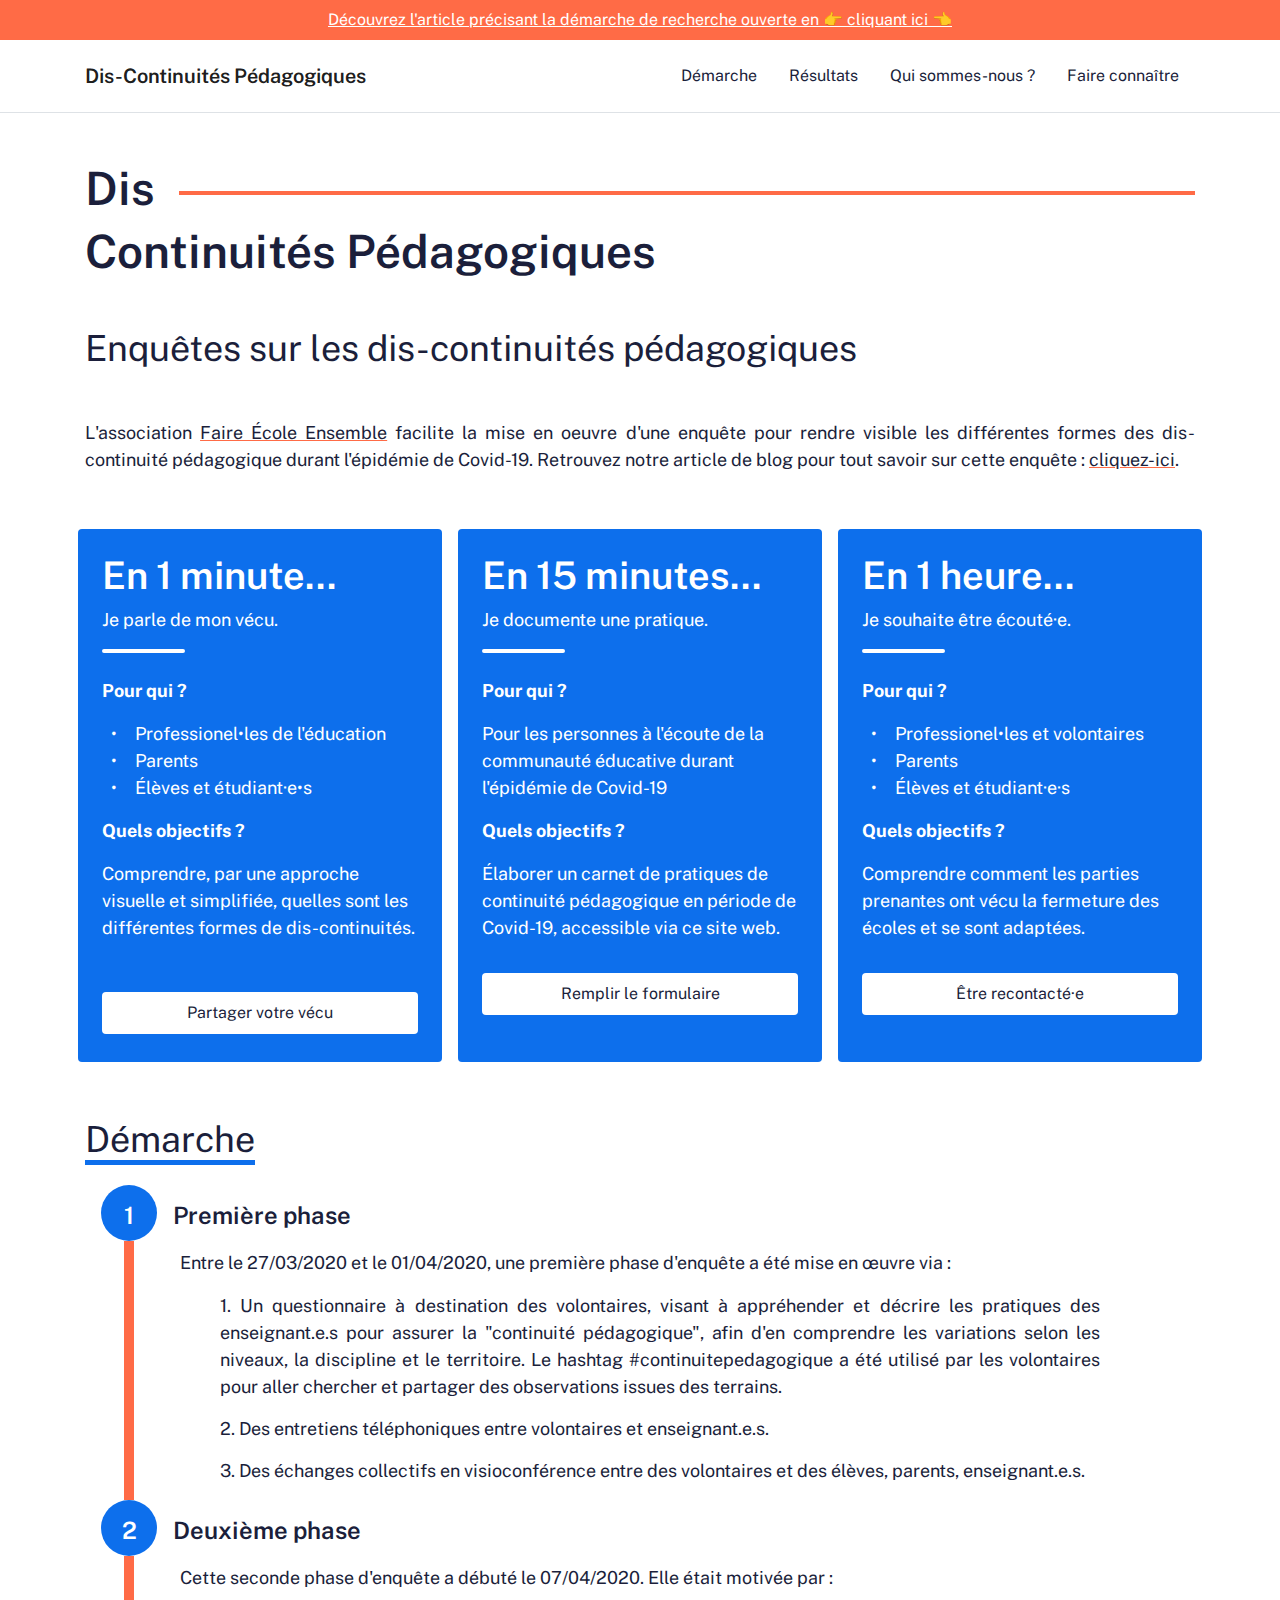
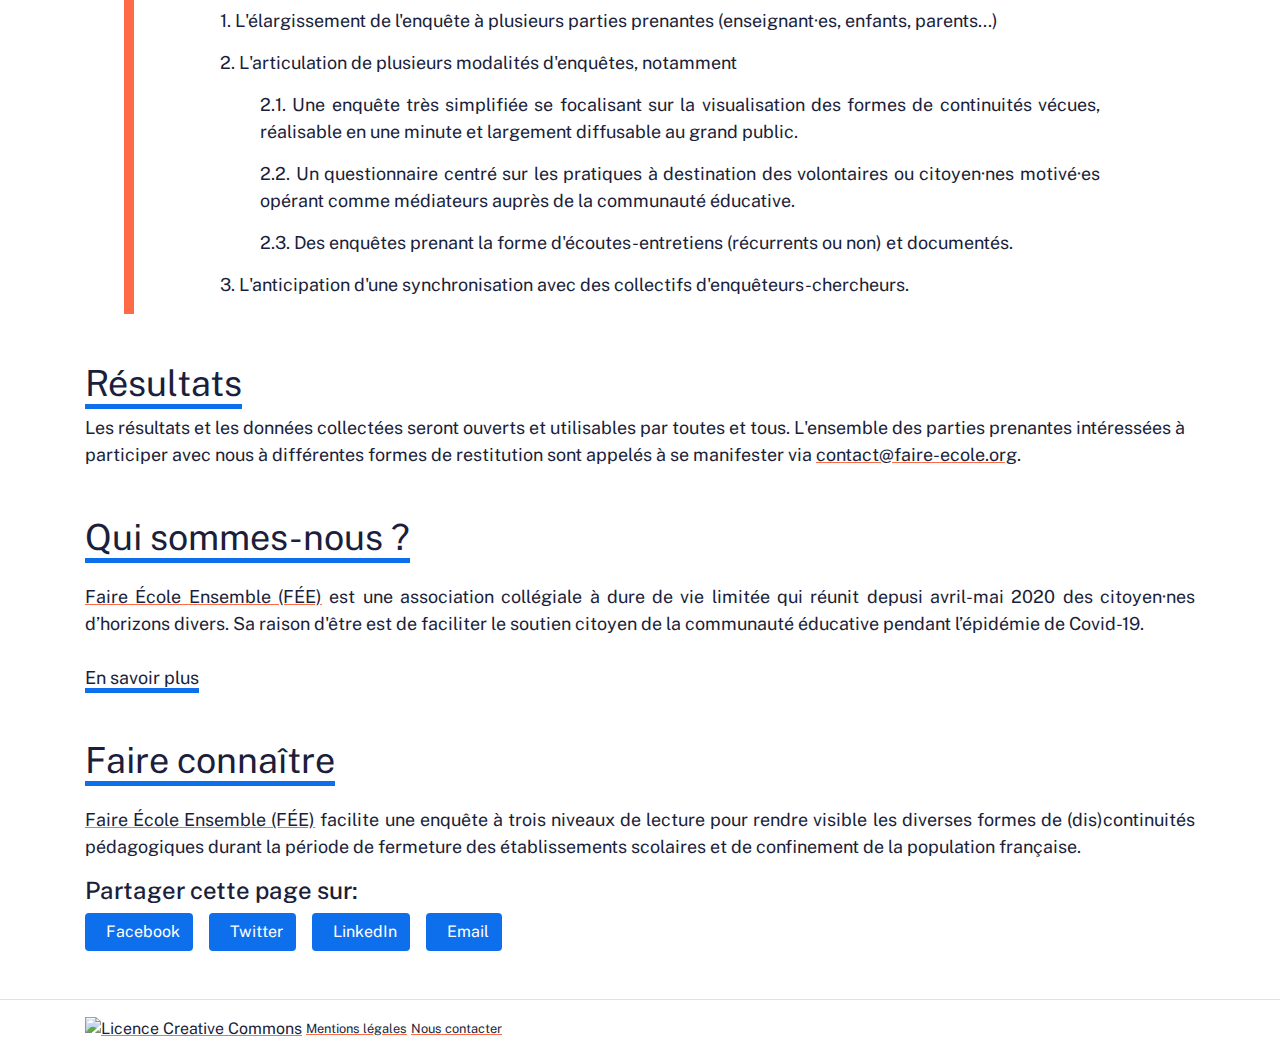
==== commit 303020cb: "Update index.html" ====
--- a/index.html
+++ b/index.html
@@ -113,9 +113,8 @@
               <li>Élèves et étudiant·e•s</li>
             </ul>
             <p> <b>Quels objectifs ?</b></p>
-            <p> style="margin-bottom: 35px;">Comprendre, par une approche visuelle et simplifiée, quelles sont les différentes formes de dis-continuités.</p>
-            <a href="https://form-admin.typeform.com/to/Lo3y0X" target="_blank" class="btn bg-white p-2 shadow mt-4 align-self-end mb-1 w-100" >Partager votre vécu</a>
-            
+            <p style="margin-bottom: 35px;">Comprendre, par une approche visuelle et simplifiée, quelles sont les différentes formes de dis-continuités.</p>
+            <a href="https://form-admin.typeform.com/to/Lo3y0X" target="_blank" class="btn bg-white p-2 shadow mt-3 mb-1 w-100 align-self-end">Partager votre vécu</a>
           </div><!-- end col -->
           <!-- col -->
           <div class="col-lg p-4 m-2 rounded bg-blue">
@@ -198,7 +197,7 @@
 
       <section class="container" id="resultats">
         <h2 class="title mt-5 font-weight-normal" style="font-size: 36px;"><span class="border-bottom-blue">Résultats</span></h2>
-        <p>Les résultats et les données collectées seront ouverts et utilisables par tous. L'ensemble des parties prenantes intéressées à participer avec nous à différentes formes de restitution sont appelés à se manifester via <a href="mailto:contact@faire-ecole.org">contact@faire-ecole.org</a>.
+        <p>Les résultats et les données collectées seront ouverts et utilisables par toutes et tous. L'ensemble des parties prenantes intéressées à participer avec nous à différentes formes de restitution sont appelés à se manifester via <a href="mailto:contact@faire-ecole.org">contact@faire-ecole.org</a>.
         </p>
       </section>
 
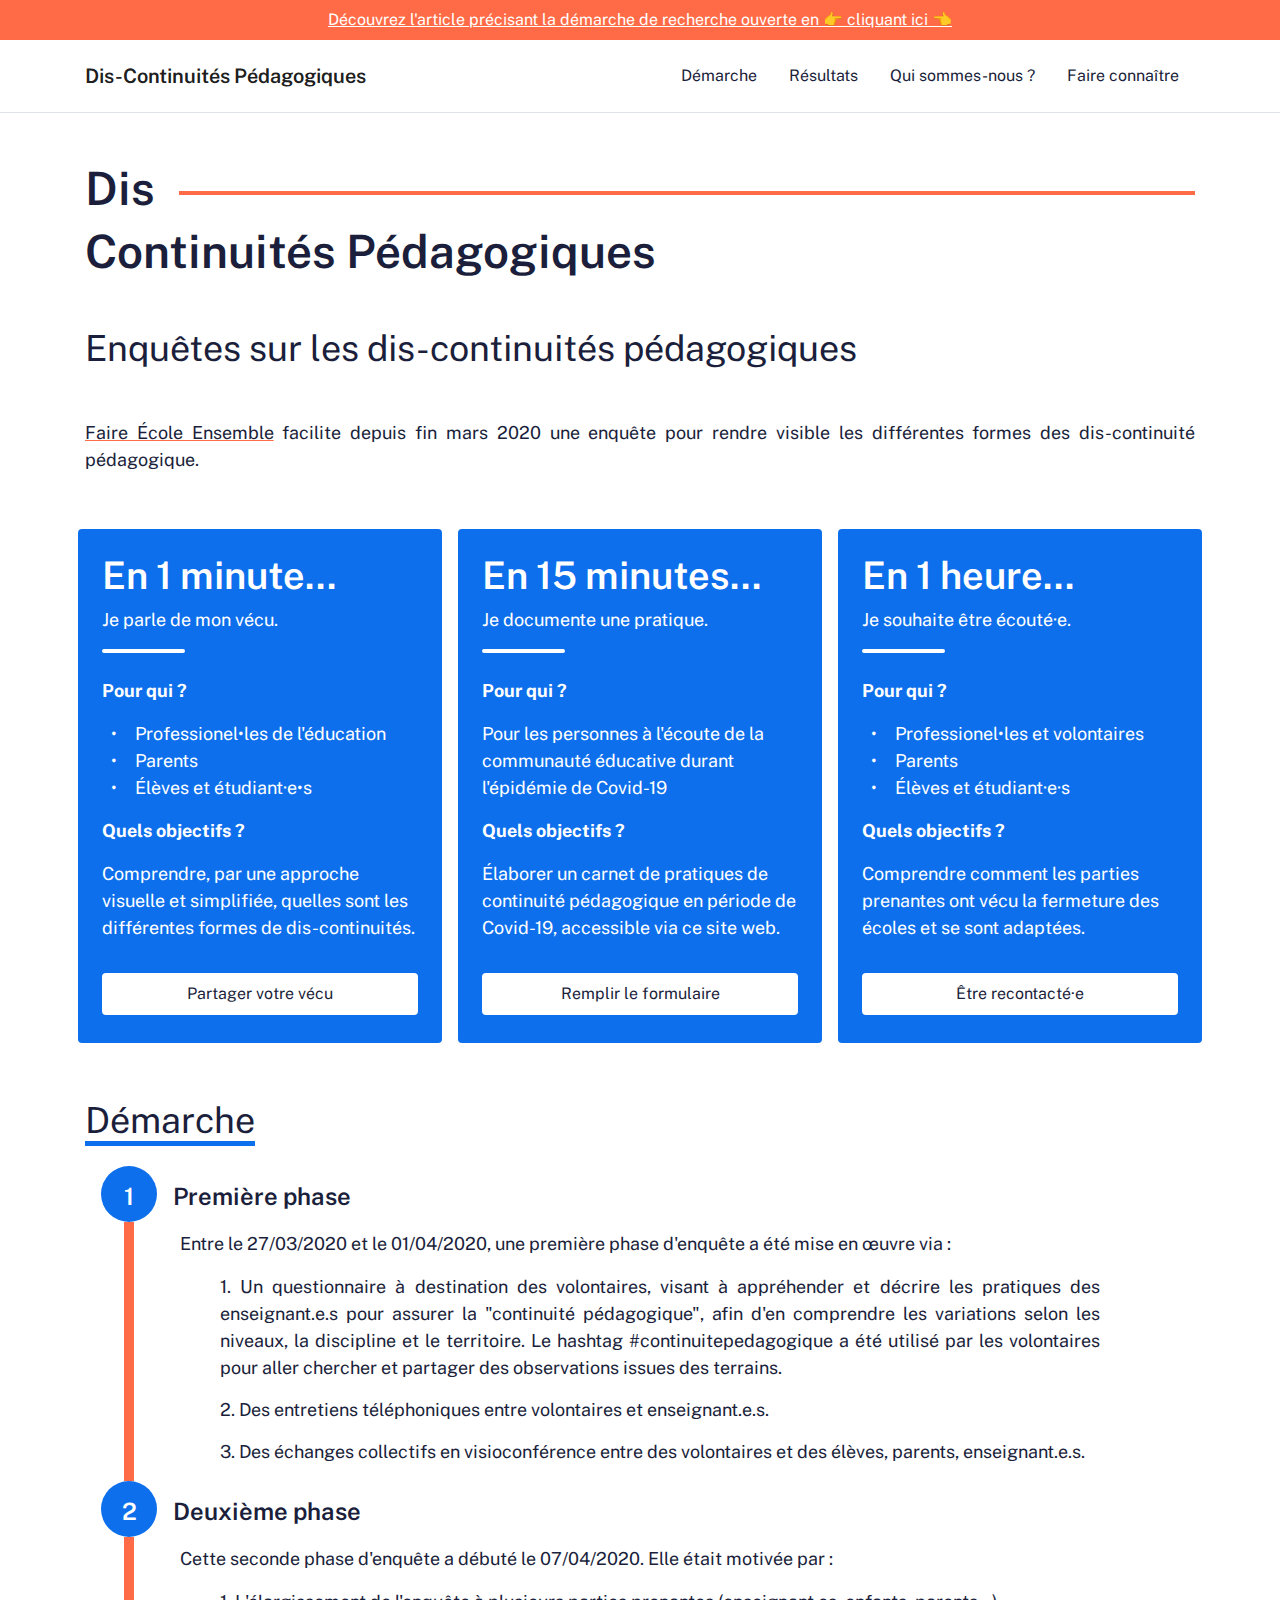
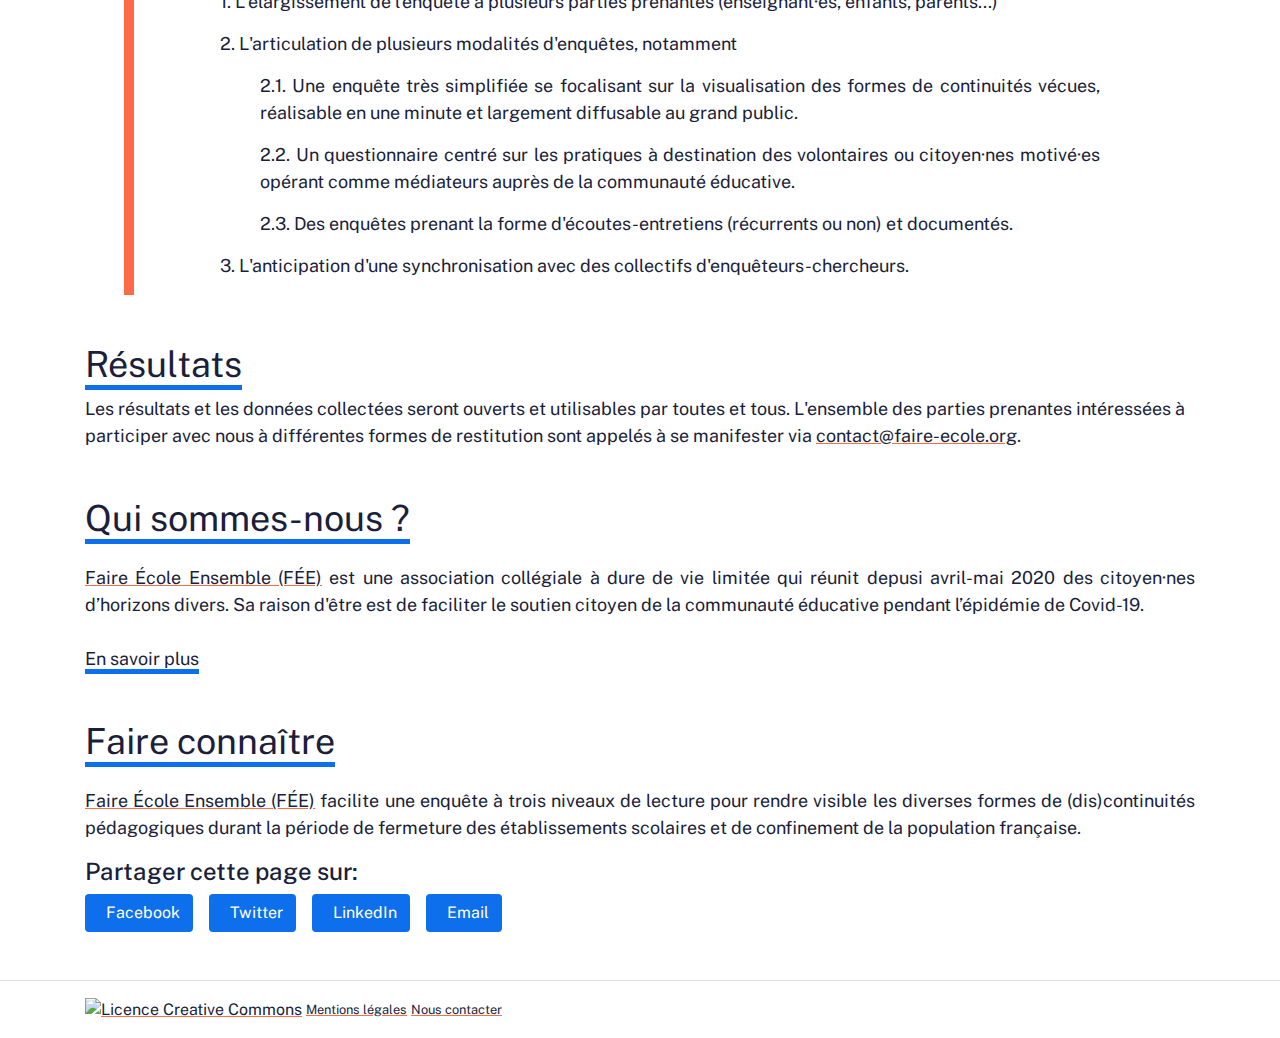
==== commit e0755370: "Update index.html" ====
--- a/index.html
+++ b/index.html
@@ -95,7 +95,7 @@
           <h1 class="home-message title">Continuités Pédagogiques</h1>
           <h2 class="title mt-5 font-weight-normal" style="font-size: 36px;">Enquêtes sur les dis-continuités pédagogiques</h2>
           <p class="mt-5 text-justify">
-	   L'association <a href="http://wiki.faire-ecole.org/wiki/Association_Faire_…" target="_blank">Faire École Ensemble</a> facilite la mise en oeuvre d'une enquête pour rendre visible les différentes formes des dis-continuité pédagogique durant l'épidémie de Covid-19. Retrouvez notre article de blog pour tout savoir sur cette enquête : <a href="https://link.medium.com/mjTMPCcxJ5" target="_blank">cliquez-ici</a>.
+	   <a href="http://wiki.faire-ecole.org/wiki/Association_Faire_…" target="_blank">Faire École Ensemble</a> facilite depuis fin mars 2020 une enquête pour rendre visible les différentes formes des dis-continuité pédagogique.
           </p>
         </div>
       </section>
@@ -113,7 +113,7 @@
               <li>Élèves et étudiant·e•s</li>
             </ul>
             <p> <b>Quels objectifs ?</b></p>
-            <p style="margin-bottom: 35px;">Comprendre, par une approche visuelle et simplifiée, quelles sont les différentes formes de dis-continuités.</p>
+            <p>Comprendre, par une approche visuelle et simplifiée, quelles sont les différentes formes de dis-continuités.</p>
             <a href="https://form-admin.typeform.com/to/Lo3y0X" target="_blank" class="btn bg-white p-2 shadow mt-3 mb-1 w-100 align-self-end">Partager votre vécu</a>
           </div><!-- end col -->
           <!-- col -->
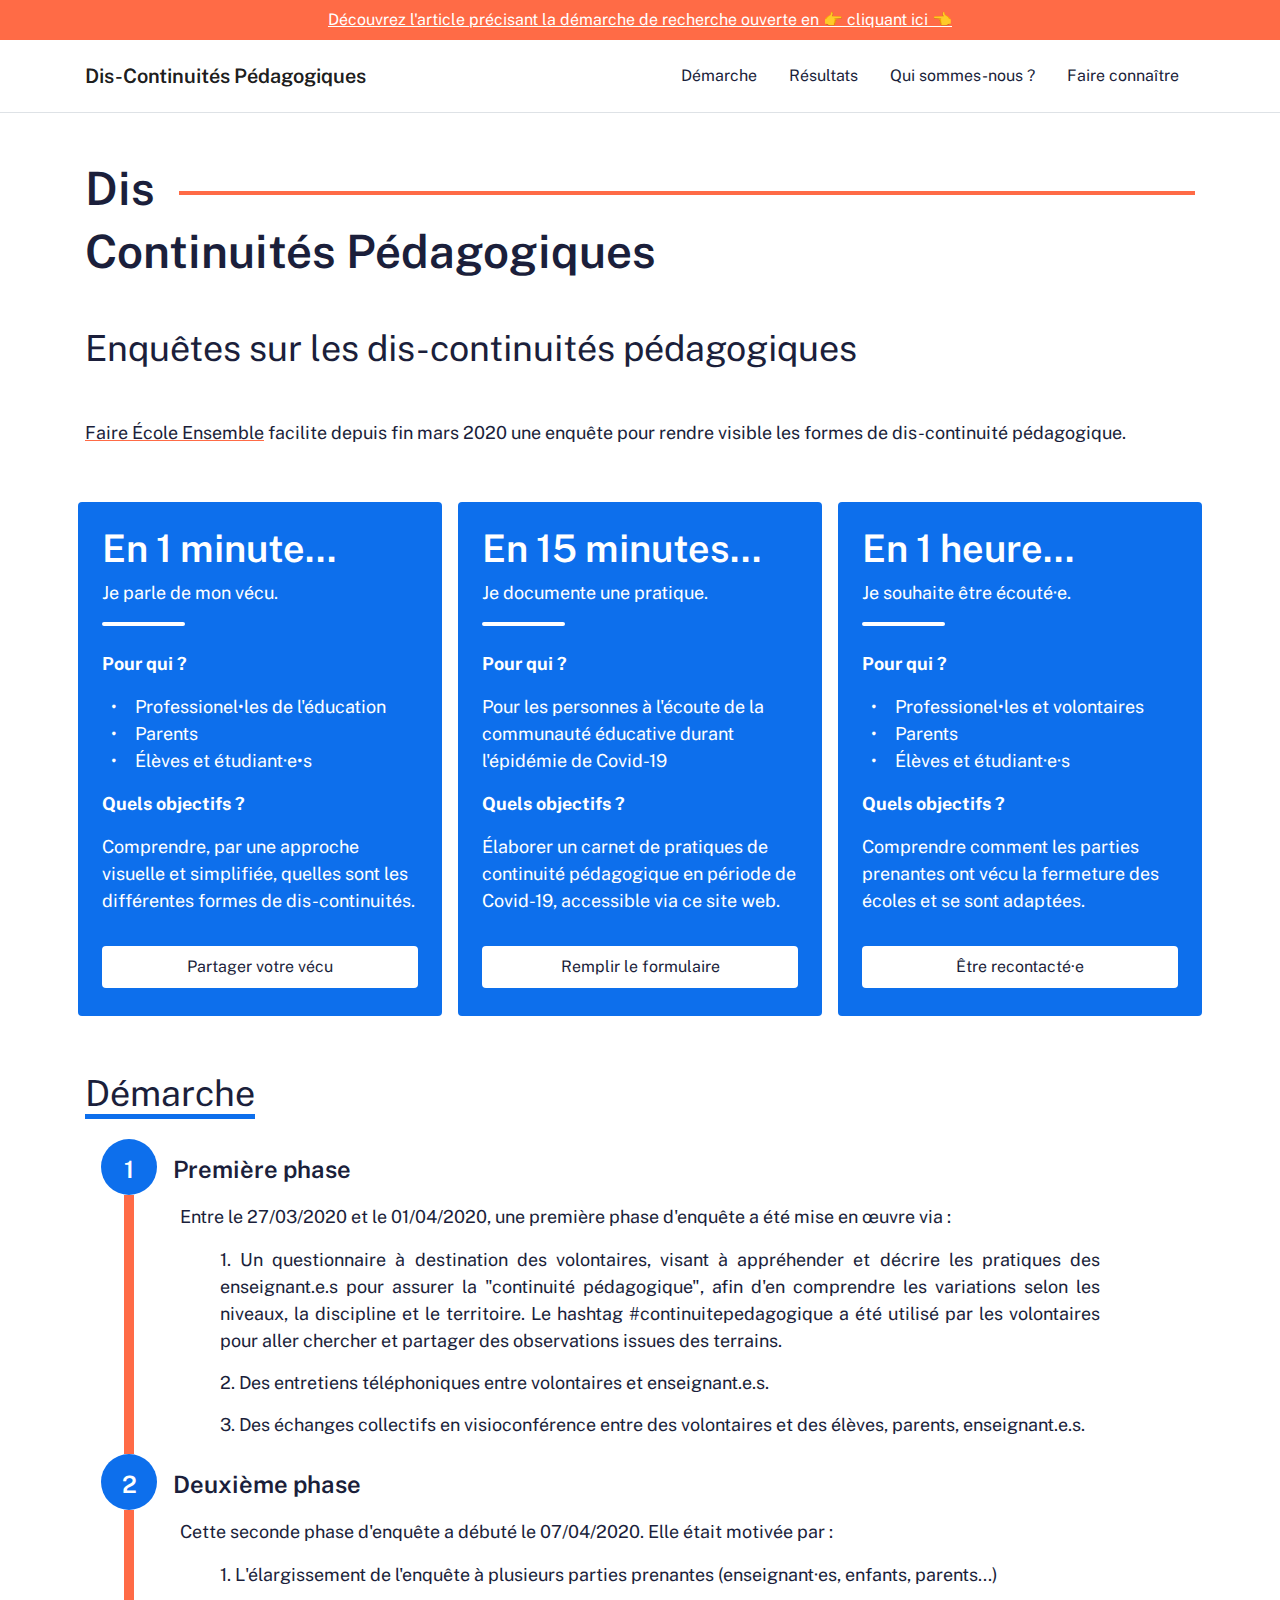
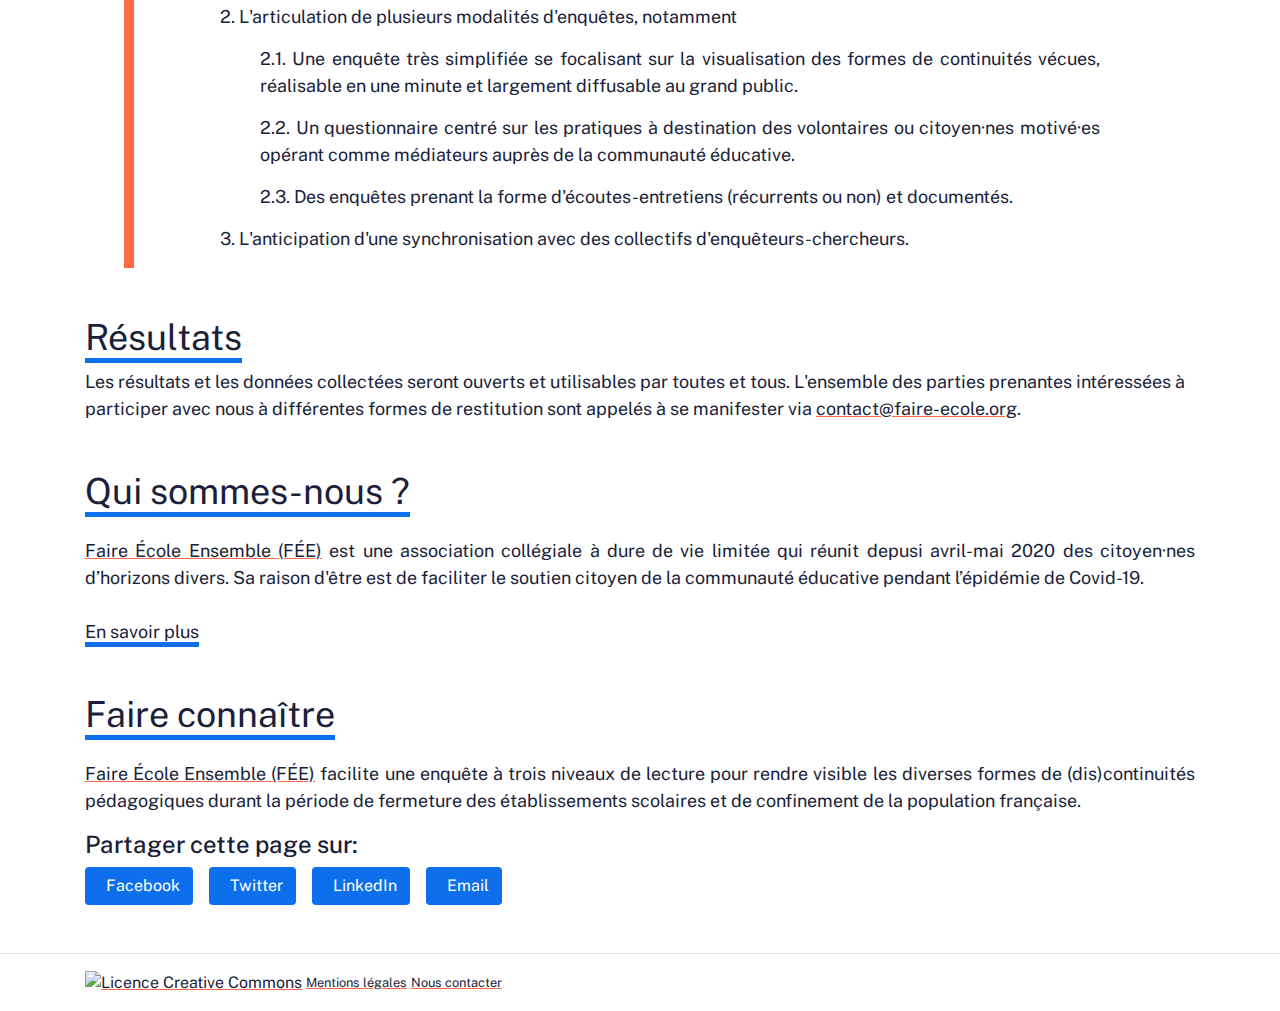
==== commit 691ea3d8: "Update index.html" ====
--- a/index.html
+++ b/index.html
@@ -95,7 +95,7 @@
           <h1 class="home-message title">Continuités Pédagogiques</h1>
           <h2 class="title mt-5 font-weight-normal" style="font-size: 36px;">Enquêtes sur les dis-continuités pédagogiques</h2>
           <p class="mt-5 text-justify">
-	   <a href="http://wiki.faire-ecole.org/wiki/Association_Faire_…" target="_blank">Faire École Ensemble</a> facilite depuis fin mars 2020 une enquête pour rendre visible les différentes formes des dis-continuité pédagogique.
+	   <a href="http://wiki.faire-ecole.org/wiki/Association_Faire_…" target="_blank">Faire École Ensemble</a> facilite depuis fin mars 2020 une enquête pour rendre visible les formes de dis-continuité pédagogique.
           </p>
         </div>
       </section>
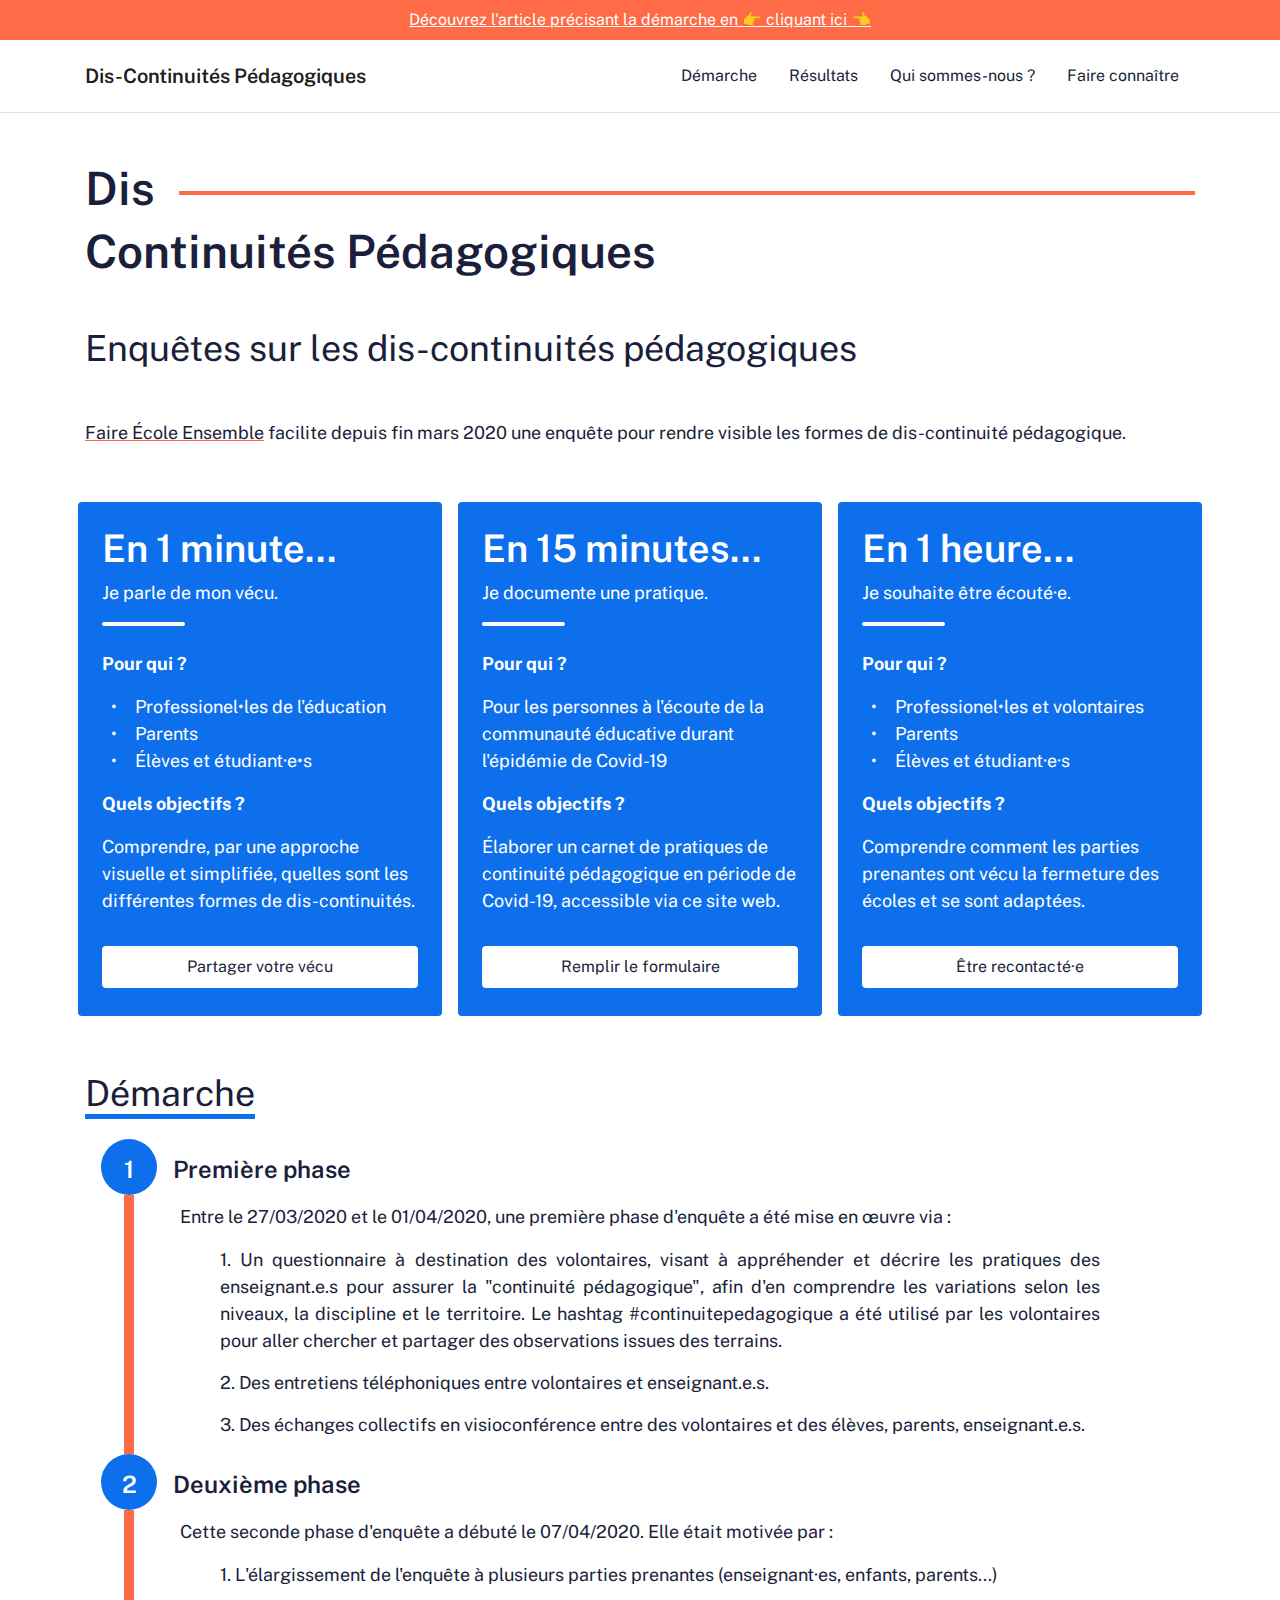
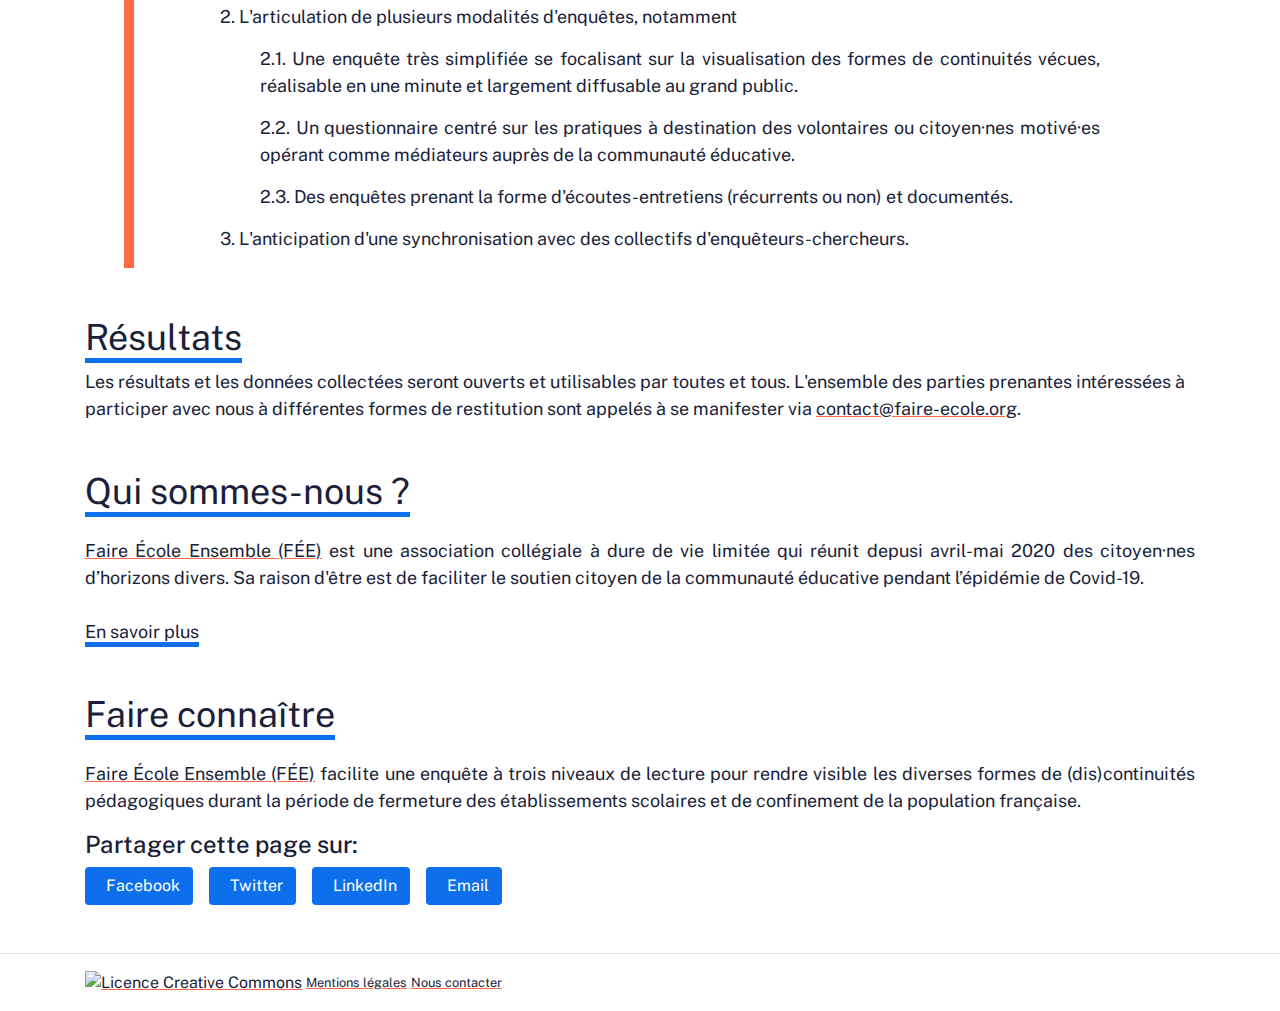
==== commit 8f8354eb: "Update index.html" ====
--- a/index.html
+++ b/index.html
@@ -63,7 +63,7 @@
   
   <body class="h-100">
     <!-- alert -->
-    <a href="https://medium.com/continuit%C3%A9-p%C3%A9dagogique/une-recherche-ouverte-et-citoyen-ne-pour-t%C3%A9moigner-des-r%C3%A9alit%C3%A9s-de-la-continuit%C3%A9-p%C3%A9dagogique-6f49997f232b" class="bg-orange px-3 py-2 text-center text-white d-block">Découvrez l'article précisant la démarche de recherche ouverte en 👉 cliquant ici 👈</a>
+    <a href="https://medium.com/continuit%C3%A9-p%C3%A9dagogique/une-recherche-ouverte-et-citoyen-ne-pour-t%C3%A9moigner-des-r%C3%A9alit%C3%A9s-de-la-continuit%C3%A9-p%C3%A9dagogique-6f49997f232b" class="bg-orange px-3 py-2 text-center text-white d-block">Découvrez l'article précisant la démarche en 👉 cliquant ici 👈</a>
     <!-- Navbar -->
     <nav class="navbar navbar-light bg-white border-bottom justify-content-between">
       <div class="container py-2">
